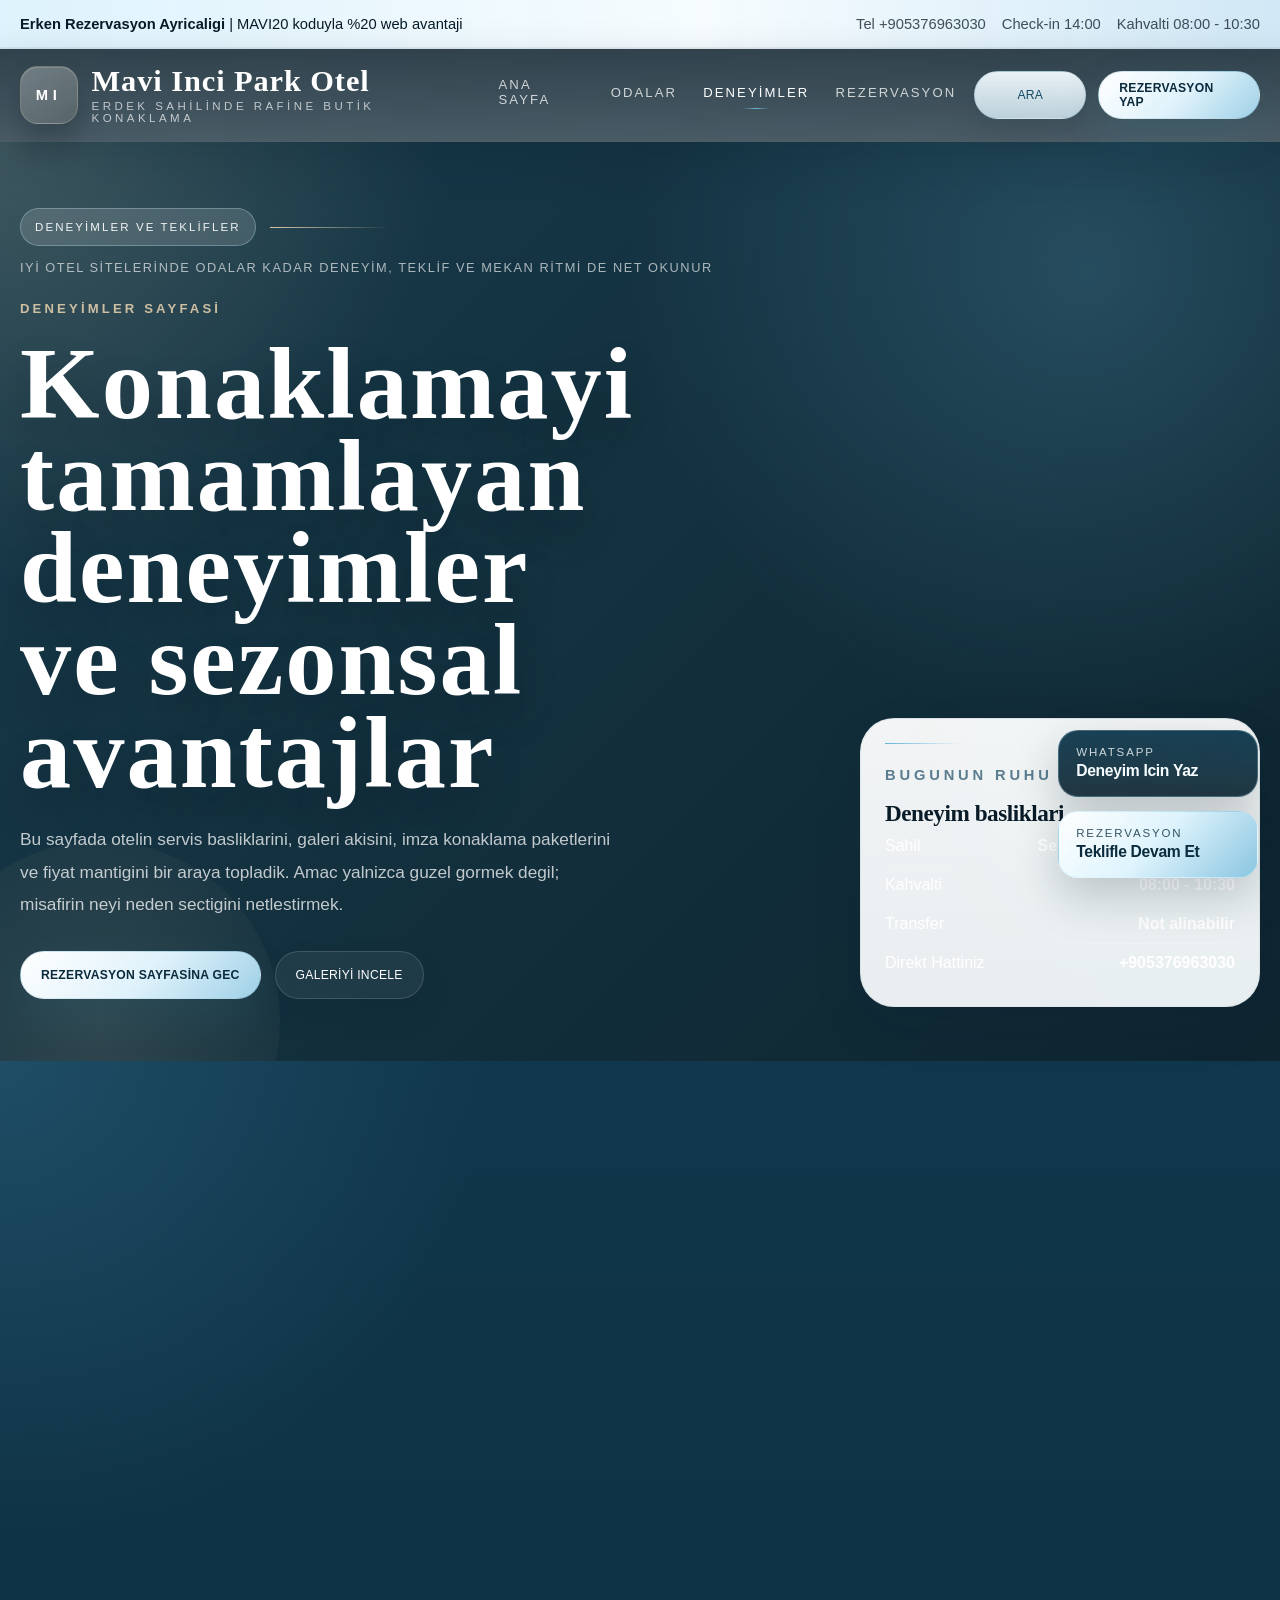
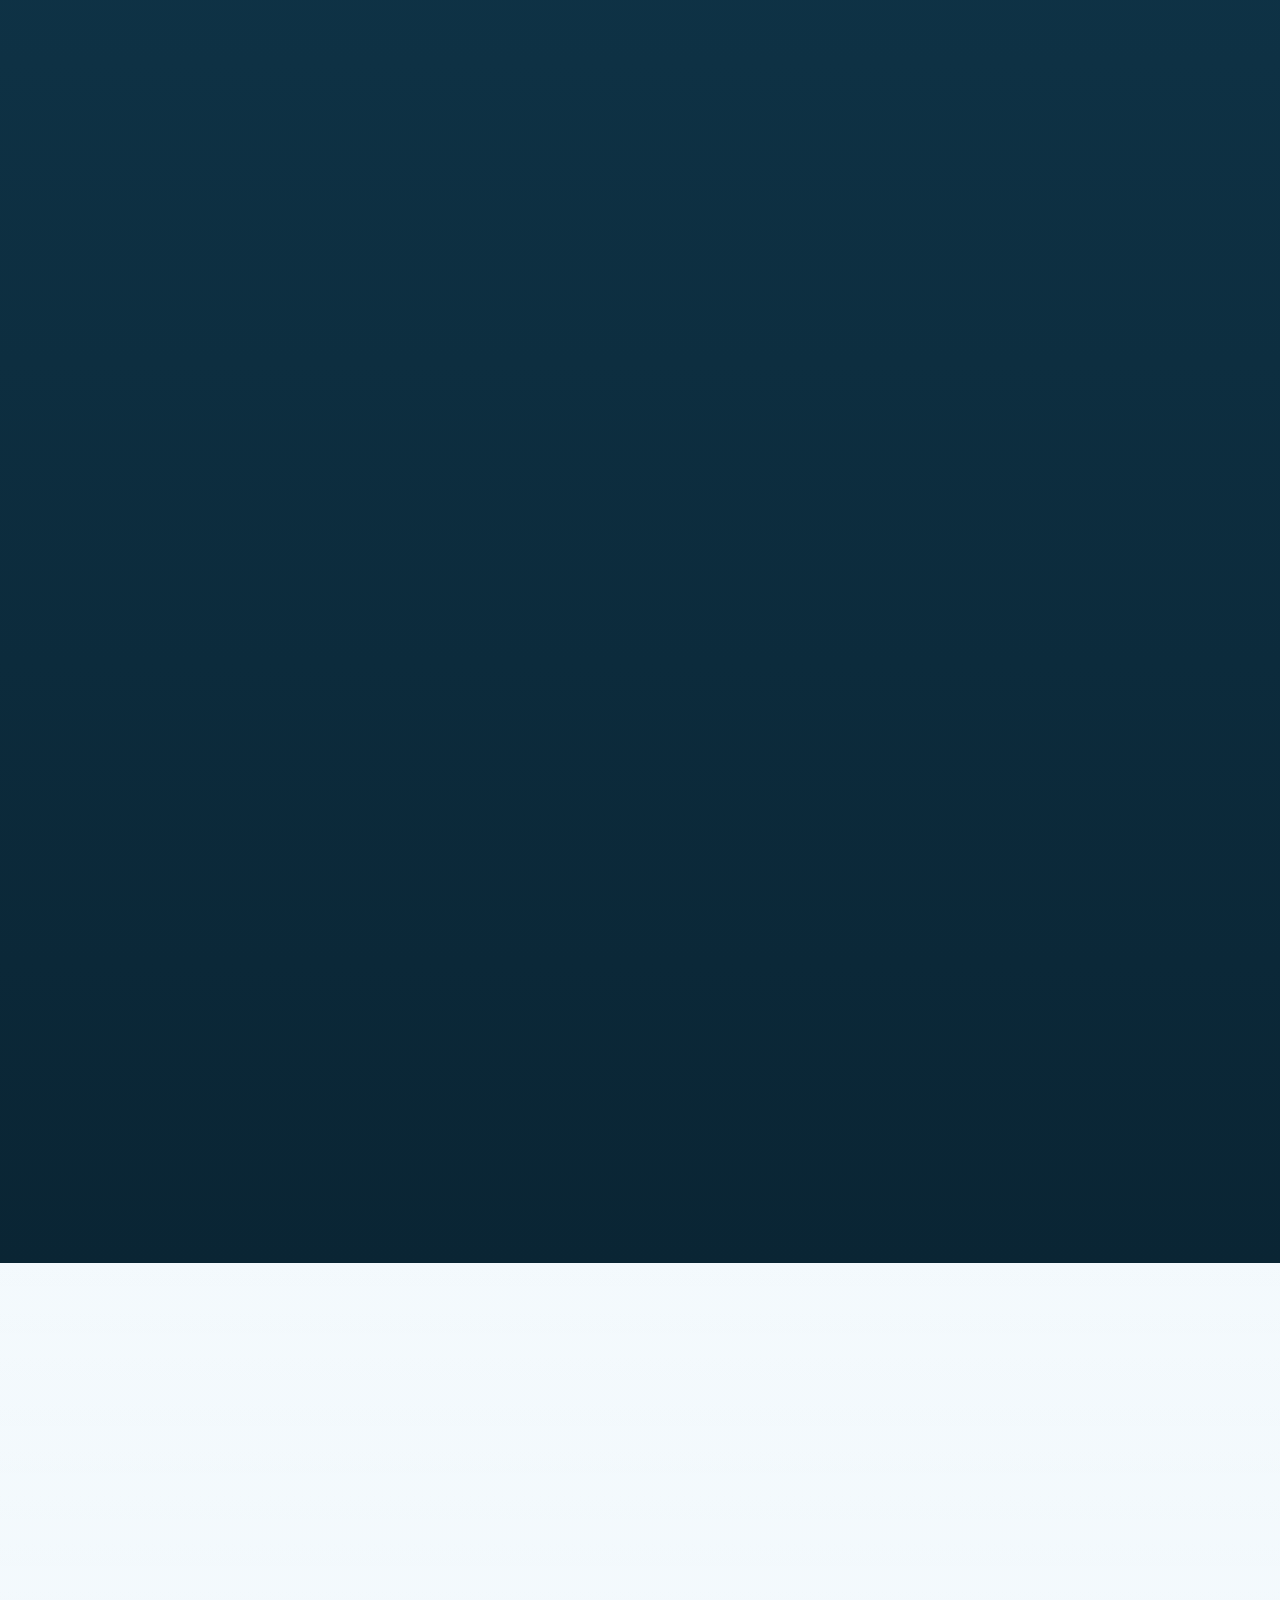
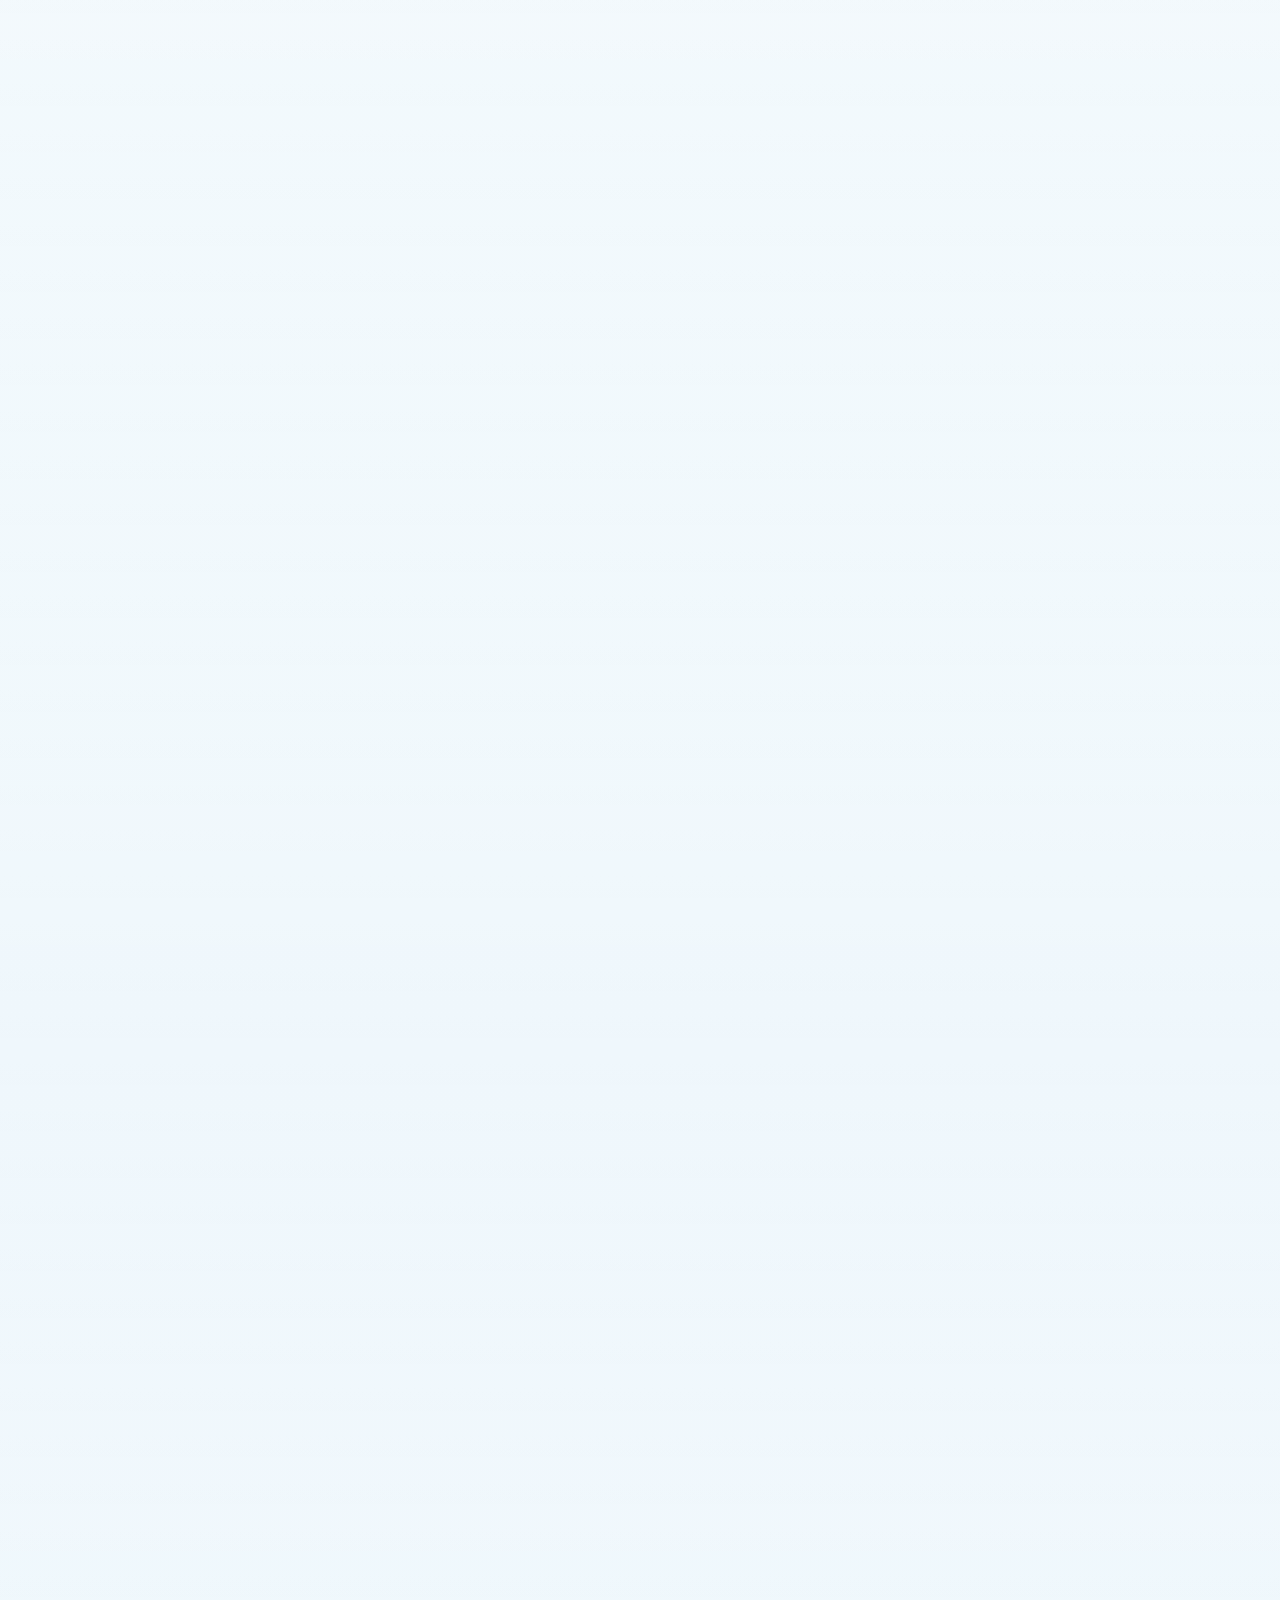
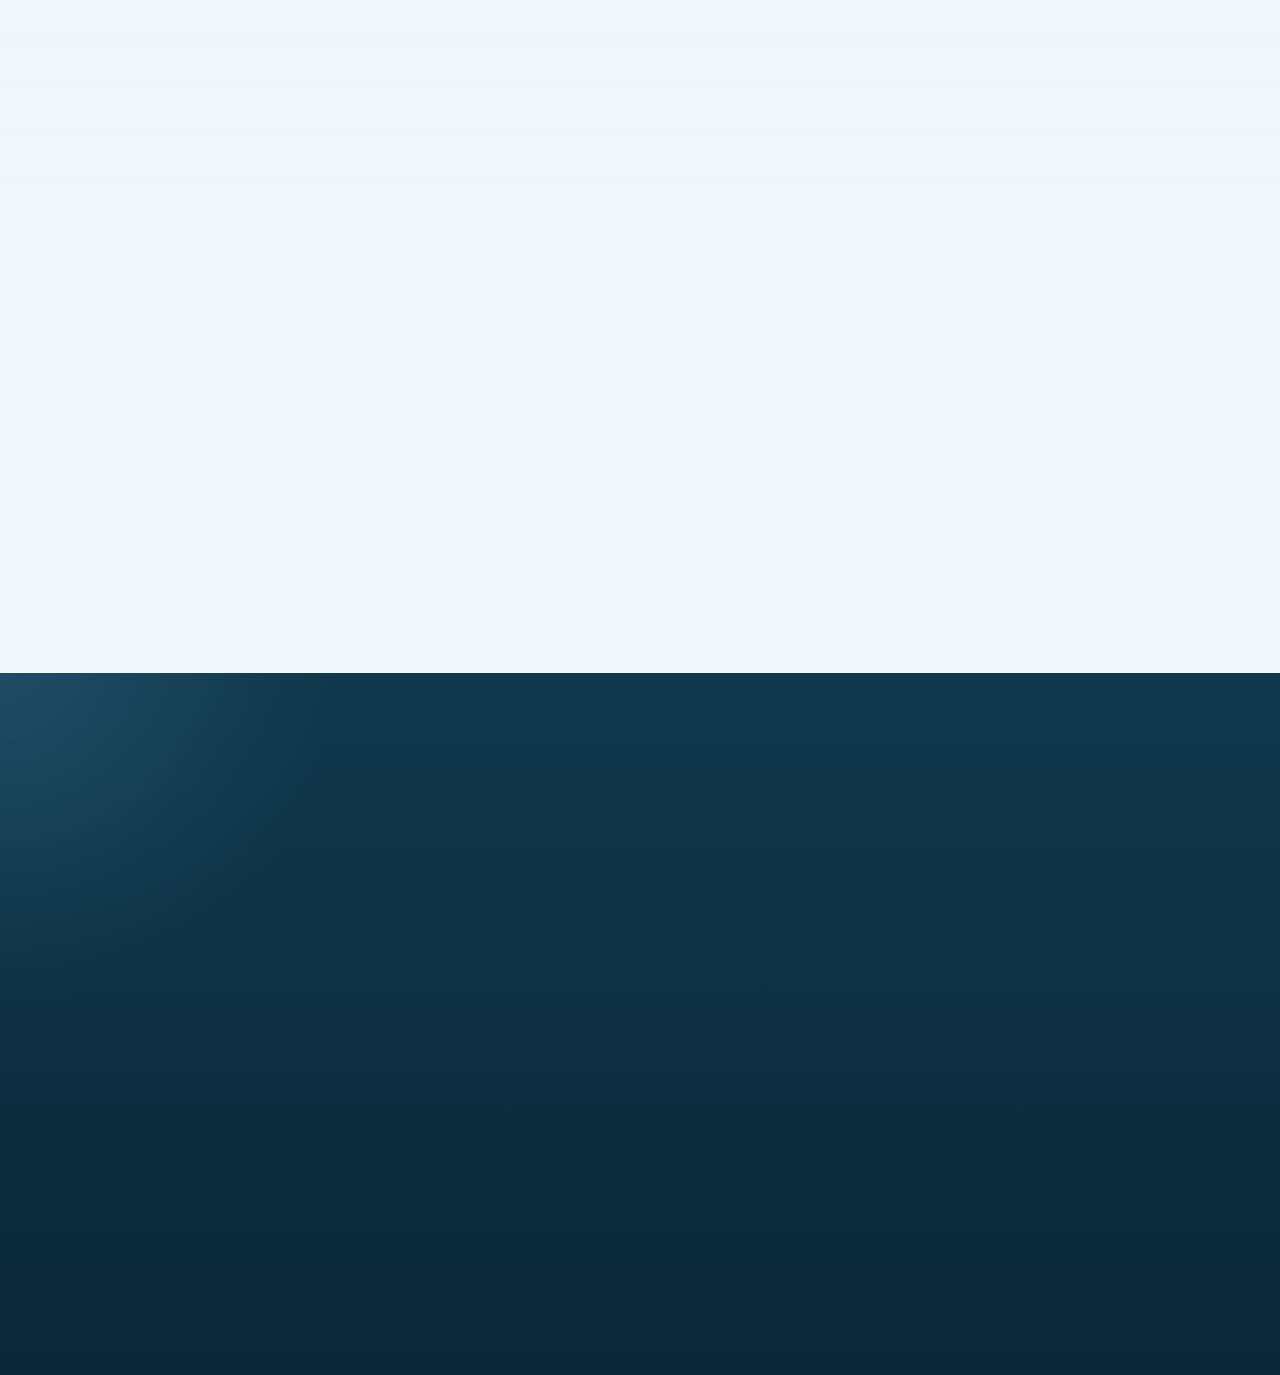
==== deneyimler.html @ c1ae4248 "Rebuild site into premium multi-page experience" ====
<!DOCTYPE html>
<html lang="tr">
  <head>
    <meta charset="UTF-8" />
    <meta name="viewport" content="width=device-width, initial-scale=1.0, viewport-fit=cover" />
    <meta name="theme-color" content="#143646" />
    <meta name="color-scheme" content="light" />
    <meta name="site-url" content="" />
    <meta name="robots" content="index,follow,max-image-preview:large" />
    <meta name="application-name" content="Mavi Inci Park Otel" />
    <meta name="apple-mobile-web-app-capable" content="yes" />
    <meta name="apple-mobile-web-app-status-bar-style" content="default" />
    <meta name="apple-mobile-web-app-title" content="Mavi Inci" />
    <title>Mavi Inci Park Otel | Deneyimler ve Teklifler</title>
    <meta name="description" content="Mavi Inci Park Otel deneyimler sayfasi; galeri, imza paketler ve sezon tekliflerini premium bir duzende sunar." />
    <meta name="keywords" content="Erdek otel deneyimleri, butik otel galeri, sezon teklifleri otel" />
    <link rel="canonical" href="./deneyimler.html" />
    <meta property="og:locale" content="tr_TR" />
    <meta property="og:type" content="website" />
    <meta property="og:site_name" content="Mavi Inci Park Otel" />
    <meta property="og:title" content="Mavi Inci Park Otel | Deneyimler ve Teklifler" />
    <meta property="og:description" content="Galeri, deneyim katmanlari ve sezon teklifleri ile otelin tam ruhunu kesfedin." />
    <meta property="og:url" content="./deneyimler.html" />
    <meta property="og:image" content="./favicon.svg" />
    <meta name="twitter:card" content="summary" />
    <meta name="twitter:title" content="Mavi Inci Park Otel | Deneyimler ve Teklifler" />
    <meta name="twitter:description" content="Galeri, deneyim katmanlari ve sezon teklifleri ile otelin tam ruhunu kesfedin." />
    <meta name="twitter:image" content="./favicon.svg" />
    <link rel="icon" href="./favicon.svg" type="image/svg+xml" />
    <link rel="manifest" href="./site.webmanifest" />
    <link rel="stylesheet" href="./styles.css" />
    <script type="application/ld+json" id="structuredData"></script>
  </head>
  <body data-page="experiences">
    <div id="root"></div>
    <script src="./site-state.override.js"></script>
    <script src="./site-data.js"></script>
    <script src="./site-shell.js"></script>
    <script src="./experiences.js"></script>
  </body>
</html>
---- styles.css ----
﻿:root {
  --ocean-980: #0b1d27;
  --ocean-950: #102833;
  --ocean-900: #153746;
  --ocean-800: #1d5265;
  --ocean-700: #2d6f87;
  --ocean-600: #4c8ca9;
  --ocean-100: #dbe9ef;
  --sand-25: #fdfbf7;
  --sand-50: #faf5ed;
  --sand-100: #f1e6d6;
  --sand-200: #e4cfad;
  --sand-300: #d1b489;
  --white: #ffffff;
  --ink: #17303c;
  --muted: #627684;
  --line: rgba(23, 48, 60, 0.12);
  --line-soft: rgba(255, 255, 255, 0.14);
  --danger: #b42318;
  --success: #157347;
  --warning: #b26a00;
  --shadow-hero: 0 35px 90px rgba(8, 24, 32, 0.28);
  --shadow-card: 0 22px 60px rgba(16, 37, 48, 0.09);
  --radius-xl: 34px;
  --radius-lg: 24px;
  --radius-md: 18px;
  --radius-sm: 14px;
  --container: min(1240px, calc(100% - 32px));
}

* {
  box-sizing: border-box;
}

html {
  scroll-behavior: smooth;
  scroll-padding-top: 112px;
}

body {
  margin: 0;
  font-family: Arial, sans-serif;
  color: var(--ink);
  background: linear-gradient(180deg, #f4f7f9 0%, #fbf8f3 100%);
  padding-bottom: env(safe-area-inset-bottom);
}

img {
  display: block;
  max-width: 100%;
  height: auto;
}

button,
input,
select,
textarea {
  font: inherit;
}

button {
  cursor: pointer;
}

button:disabled {
  cursor: not-allowed;
}

a {
  color: inherit;
  text-decoration: none;
}

main {
  overflow: hidden;
}

.shell {
  position: relative;
}

[id] {
  scroll-margin-top: 112px;
}

.container {
  width: var(--container);
  margin: 0 auto;
}

.top-strip {
  position: relative;
  z-index: 30;
  background: linear-gradient(90deg, var(--sand-200), #f0dfc7 60%, var(--sand-100));
  color: var(--ocean-980);
  border-bottom: 1px solid rgba(11, 29, 39, 0.08);
}

.top-strip-inner {
  display: flex;
  align-items: center;
  justify-content: space-between;
  gap: 18px;
  padding: 12px 0;
  font-size: 0.92rem;
}

.top-strip strong {
  font-weight: 800;
}

.top-strip .quick-meta {
  display: flex;
  flex-wrap: wrap;
  gap: 16px;
  color: rgba(11, 29, 39, 0.76);
}

.site-header {
  position: sticky;
  top: 0;
  z-index: 40;
  backdrop-filter: blur(14px);
  background: rgba(11, 29, 39, 0.56);
  border-bottom: 1px solid rgba(255, 255, 255, 0.1);
}

.nav-shell {
  display: flex;
  align-items: center;
  justify-content: space-between;
  gap: 18px;
  min-height: 84px;
}

.brand {
  display: inline-flex;
  align-items: center;
  gap: 14px;
  color: var(--white);
}

.brand-mark {
  width: 52px;
  height: 52px;
  border-radius: 50%;
  display: grid;
  place-items: center;
  background: linear-gradient(135deg, rgba(255, 255, 255, 0.26), rgba(255, 255, 255, 0.08));
  border: 1px solid rgba(255, 255, 255, 0.18);
  font: 800 0.92rem/1 Arial, sans-serif;
  letter-spacing: 0.28em;
}

.brand-copy strong,
.hero-chip,
.kicker,
.metric-card span,
.highlight-list li,
.feature-card p,
.editorial-card p,
.contact-card p,
.footer-note,
.reservation-summary p,
.availability-item span,
.gallery-caption span,
.tag,
.review-card p,
.info-stack p,
.faq-item p,
.footer-links a,
.quick-booking-note,
.value-prop p,
.status-message,
.form-note,
.error-message,
.contact-link,
.room-specs li,
.room-actions a,
.price-note,
.detail-list li,
.offer-card p,
.offer-meta,
.mobile-panel a,
.mobile-panel .button,
.inline-stat span,
.booking-bullets li,
.footer-meta,
.empty-gallery,
.toast {
  font-family: Arial, sans-serif;
}

.brand-copy strong {
  display: block;
  font-family: Georgia, 'Times New Roman', serif;
  font-size: 1.9rem;
  line-height: 1;
}

.brand-copy span {
  display: block;
  margin-top: 4px;
  font-size: 0.72rem;
  letter-spacing: 0.34em;
  text-transform: uppercase;
  color: rgba(255, 255, 255, 0.68);
}

.desktop-nav {
  display: flex;
  align-items: center;
  gap: 26px;
  color: rgba(255, 255, 255, 0.86);
}

.desktop-nav a {
  font-size: 0.95rem;
  transition: color 0.2s ease, transform 0.2s ease;
}

.desktop-nav a:hover,
.footer-links a:hover,
.contact-link:hover {
  color: var(--white);
}

.nav-actions {
  display: flex;
  align-items: center;
  gap: 12px;
}

.button,
.ghost-button,
.pill-link {
  display: inline-flex;
  align-items: center;
  justify-content: center;
  min-height: 48px;
  padding: 0 20px;
  border-radius: 999px;
  border: 1px solid transparent;
  transition: transform 0.2s ease, background-color 0.2s ease, border-color 0.2s ease, color 0.2s ease;
}

.button:hover,
.ghost-button:hover,
.pill-link:hover {
  transform: translateY(-1px);
}

.button-primary {
  background: linear-gradient(135deg, var(--sand-200), var(--sand-100));
  color: var(--ocean-980);
  font-weight: 800;
}

.button-secondary {
  background: rgba(255, 255, 255, 0.08);
  border-color: rgba(255, 255, 255, 0.18);
  color: var(--white);
}

.button-dark {
  background: var(--ocean-900);
  color: var(--white);
  font-weight: 800;
}

.button-soft {
  background: rgba(21, 55, 70, 0.08);
  border-color: rgba(21, 55, 70, 0.14);
  color: var(--ocean-900);
}

.mobile-toggle {
  display: none;
  width: 48px;
  height: 48px;
  padding: 0;
}

.mobile-toggle span,
.mobile-toggle::before,
.mobile-toggle::after {
  content: '';
  display: block;
  width: 20px;
  height: 2px;
  margin: 4px auto;
  background: var(--white);
  transition: transform 0.2s ease, opacity 0.2s ease;
}

.mobile-toggle.is-open span {
  opacity: 0;
}

.mobile-toggle.is-open::before {
  transform: translateY(6px) rotate(45deg);
}

.mobile-toggle.is-open::after {
  transform: translateY(-6px) rotate(-45deg);
}

.mobile-panel {
  display: none;
  padding: 0 0 18px;
}

.mobile-panel nav {
  display: grid;
  gap: 10px;
}

.mobile-panel a,
.mobile-panel .button {
  padding: 12px 16px;
  border-radius: 16px;
  color: var(--white);
  background: rgba(255, 255, 255, 0.08);
}

.hero {
  position: relative;
  padding: 34px 0 88px;
  background:
    radial-gradient(circle at top left, rgba(228, 207, 173, 0.24), transparent 24%),
    radial-gradient(circle at 85% 12%, rgba(76, 140, 169, 0.22), transparent 28%),
    linear-gradient(135deg, #18394a 0%, #102833 38%, #0b1d27 100%);
  color: var(--white);
}

.hero::before,
.hero::after {
  content: '';
  position: absolute;
  pointer-events: none;
  border-radius: 50%;
}

.hero::before {
  width: 540px;
  height: 540px;
  top: -180px;
  right: -180px;
  background: radial-gradient(circle, rgba(255, 255, 255, 0.1), transparent 70%);
}

.hero::after {
  width: 440px;
  height: 440px;
  bottom: -180px;
  left: -140px;
  background: radial-gradient(circle, rgba(228, 207, 173, 0.14), transparent 72%);
}

.hero-grid {
  position: relative;
  z-index: 2;
  display: grid;
  grid-template-columns: minmax(0, 1.2fr) 410px;
  gap: 32px;
  align-items: stretch;
}

.hero-copy {
  padding: 46px 0 18px;
}

.kicker {
  display: inline-flex;
  align-items: center;
  gap: 10px;
  margin: 0 0 22px;
  padding: 12px 16px;
  border-radius: 999px;
  background: rgba(255, 255, 255, 0.08);
  border: 1px solid rgba(255, 255, 255, 0.14);
  color: rgba(255, 255, 255, 0.82);
  font-size: 0.82rem;
  font-weight: 700;
  letter-spacing: 0.24em;
  text-transform: uppercase;
}

.hero-title,
.section-title,
.editorial-title,
.review-card h3,
.offer-card h3,
.contact-card h3,
.value-prop h3,
.faq-item h3,
.gallery-heading h2,
.detail-card h3,
.story-card h2,
.footer-brand strong {
  margin: 0;
  font-family: Georgia, 'Times New Roman', serif;
  font-weight: 600;
}

.hero-title {
  max-width: 12ch;
  font-size: clamp(3.4rem, 7vw, 7rem);
  line-height: 0.92;
}

.hero-text {
  max-width: 60ch;
  margin: 24px 0 0;
  font-size: 1.08rem;
  line-height: 1.9;
  color: rgba(255, 255, 255, 0.8);
}

.hero-actions {
  display: flex;
  flex-wrap: wrap;
  gap: 14px;
  margin-top: 30px;
}

.hero-stats {
  display: grid;
  grid-template-columns: repeat(3, minmax(0, 1fr));
  gap: 14px;
  margin-top: 34px;
}

.metric-card {
  padding: 18px;
  border-radius: 22px;
  background: rgba(255, 255, 255, 0.08);
  border: 1px solid rgba(255, 255, 255, 0.12);
  box-shadow: var(--shadow-hero);
}

.metric-card strong {
  display: block;
  font-size: 1.8rem;
}

.metric-card span {
  display: block;
  margin-top: 8px;
  color: rgba(255, 255, 255, 0.74);
  line-height: 1.6;
}

.hero-aside {
  display: grid;
  gap: 18px;
  align-content: end;
}

.quick-booking,
.detail-card,
.story-card,
.room-card,
.feature-card,
.gallery-card,
.review-card,
.offer-card,
.contact-card,
.faq-item,
.value-prop {
  border-radius: var(--radius-xl);
  background: rgba(255, 255, 255, 0.88);
  border: 1px solid rgba(255, 255, 255, 0.65);
  box-shadow: var(--shadow-card);
  backdrop-filter: blur(14px);
}

.quick-booking {
  padding: 24px;
  background: linear-gradient(180deg, rgba(255, 255, 255, 0.92), rgba(249, 245, 237, 0.94));
  color: var(--ink);
}

.card-kicker {
  margin: 0;
  color: var(--ocean-700);
  font-size: 0.8rem;
  font-weight: 800;
  letter-spacing: 0.22em;
  text-transform: uppercase;
}

.quick-booking h2,
.story-card h2,
.section-title,
.gallery-heading h2 {
  font-size: clamp(2rem, 4vw, 3.8rem);
  line-height: 0.96;
}

.quick-booking h2 {
  margin-top: 14px;
  font-size: 2.4rem;
  color: var(--ocean-980);
}

.quick-booking-note {
  margin-top: 12px;
  color: var(--muted);
  line-height: 1.8;
}

.quick-booking-form,
.booking-form {
  display: grid;
  gap: 16px;
  margin-top: 18px;
}

.form-grid {
  display: grid;
  gap: 16px;
}

.form-grid.two {
  grid-template-columns: repeat(2, minmax(0, 1fr));
}

.form-grid.three {
  grid-template-columns: repeat(3, minmax(0, 1fr));
}

.form-grid.four {
  grid-template-columns: repeat(4, minmax(0, 1fr));
}

.field {
  display: grid;
  gap: 8px;
}

.field label,
.section-kicker,
.inline-stat span,
.booking-bullets li,
.legend,
.availability-item strong,
.price-note {
  font-size: 0.92rem;
  font-weight: 700;
}

.field input,
.field select,
.field textarea {
  width: 100%;
  min-height: 52px;
  padding: 0 16px;
  border-radius: var(--radius-md);
  border: 1px solid var(--line);
  background: var(--sand-25);
  color: var(--ink);
}

.field textarea {
  min-height: 112px;
  padding: 14px 16px;
  resize: vertical;
}

input:focus-visible,
select:focus-visible,
textarea:focus-visible,
button:focus-visible,
a:focus-visible {
  outline: 3px solid rgba(76, 140, 169, 0.24);
  outline-offset: 2px;
}

.reservation-summary {
  padding: 18px;
  border-radius: 22px;
  background: var(--ocean-980);
  color: var(--white);
}

.reservation-summary h3 {
  margin: 0 0 10px;
  font-size: 1.25rem;
  font-family: Georgia, 'Times New Roman', serif;
}

.summary-line {
  display: flex;
  align-items: center;
  justify-content: space-between;
  gap: 12px;
  padding: 10px 0;
  border-bottom: 1px solid rgba(255, 255, 255, 0.12);
}

.summary-line:last-child {
  border-bottom: none;
}

.form-note,
.status-message,
.error-message {
  line-height: 1.7;
}

.form-note {
  color: var(--muted);
}

.status-message {
  color: var(--success);
  font-weight: 700;
}

.error-message {
  color: var(--danger);
  font-weight: 700;
}

.hero-meta,
.section,
.editorial-layout,
.rooms-grid,
.features-grid,
.gallery-grid,
.reviews-grid,
.offers-grid,
.contact-grid,
.footer-grid,
.story-grid {
  display: grid;
  gap: 24px;
}

.hero-meta {
  grid-template-columns: 1.1fr 0.9fr;
  margin-top: 26px;
}

.detail-card,
.story-card,
.value-prop,
.offer-card,
.review-card,
.contact-card,
.faq-item,
.gallery-card,
.feature-card,
.room-card {
  padding: 24px;
}

.detail-card {
  background: rgba(255, 255, 255, 0.08);
  border-color: rgba(255, 255, 255, 0.12);
  color: var(--white);
  box-shadow: var(--shadow-hero);
}

.detail-card h3 {
  font-size: 1.4rem;
}

.detail-list,
.room-specs,
.booking-bullets,
.highlight-list,
.footer-links {
  margin: 18px 0 0;
  padding: 0;
  list-style: none;
}

.detail-list li,
.room-specs li,
.booking-bullets li,
.highlight-list li,
.footer-links a {
  position: relative;
  padding-left: 18px;
  line-height: 1.8;
}

.detail-list li::before,
.room-specs li::before,
.booking-bullets li::before,
.highlight-list li::before {
  content: '';
  position: absolute;
  top: 0.68rem;
  left: 0;
  width: 8px;
  height: 8px;
  border-radius: 50%;
  background: currentColor;
}

.detail-list li,
.highlight-list li,
.booking-bullets li {
  color: rgba(255, 255, 255, 0.76);
}

.inline-stats {
  display: flex;
  flex-wrap: wrap;
  gap: 14px;
  margin-top: 18px;
}

.inline-stat {
  padding: 12px 16px;
  border-radius: 999px;
  background: rgba(255, 255, 255, 0.08);
  border: 1px solid rgba(255, 255, 255, 0.1);
}

.inline-stat strong {
  display: block;
  font-size: 1.35rem;
}

.inline-stat span {
  display: block;
  margin-top: 4px;
  color: rgba(255, 255, 255, 0.74);
}

.section {
  padding: 96px 0;
}

.section-dark {
  background:
    radial-gradient(circle at top left, rgba(228, 207, 173, 0.18), transparent 18%),
    linear-gradient(180deg, #112e3b 0%, #0f2833 100%);
  color: var(--white);
}

.section-light {
  background: transparent;
}

.section-header {
  max-width: 720px;
  margin-bottom: 36px;
}

.section-kicker {
  margin: 0 0 12px;
  color: var(--ocean-700);
  letter-spacing: 0.22em;
  text-transform: uppercase;
}

.section-dark .section-kicker {
  color: rgba(228, 207, 173, 0.84);
}

.section-title {
  color: var(--ocean-980);
}

.section-dark .section-title {
  color: var(--white);
}

.section-text {
  margin: 16px 0 0;
  max-width: 62ch;
  color: var(--muted);
  line-height: 1.9;
}

.section-dark .section-text {
  color: rgba(255, 255, 255, 0.72);
}

.story-grid {
  grid-template-columns: 1.15fr 0.85fr;
}

.story-card {
  background: linear-gradient(180deg, #ffffff, #f8f4ed);
}

.story-copy {
  margin-top: 18px;
  color: var(--muted);
  line-height: 1.9;
}

.highlight-list {
  display: grid;
  gap: 8px;
}

.highlight-list li {
  color: var(--ocean-900);
}

.value-stack {
  display: grid;
  gap: 18px;
}

.value-prop {
  background: linear-gradient(180deg, rgba(255, 255, 255, 0.92), rgba(247, 242, 232, 0.94));
}

.value-prop h3,
.offer-card h3,
.contact-card h3,
.review-card h3,
.room-card h3,
.feature-card h3,
.faq-item h3,
.gallery-card h3 {
  font-size: 1.45rem;
  color: var(--ocean-980);
}

.value-prop p,
.feature-card p,
.review-card p,
.contact-card p,
.offer-card p,
.faq-item p,
.gallery-caption span,
.editorial-card p,
.price-note,
.room-meta,
.footer-meta,
.footer-note,
.offer-meta,
.empty-gallery {
  color: var(--muted);
  line-height: 1.8;
}

.rooms-grid {
  grid-template-columns: repeat(3, minmax(0, 1fr));
}

.room-card {
  display: grid;
  gap: 16px;
}

.room-media,
.gallery-media {
  position: relative;
  overflow: hidden;
  border-radius: 22px;
  aspect-ratio: 16 / 11;
  background: linear-gradient(135deg, rgba(76, 140, 169, 0.32), rgba(228, 207, 173, 0.46));
}

.room-media::after,
.gallery-media::after {
  content: '';
  position: absolute;
  inset: 0;
  background: linear-gradient(180deg, transparent, rgba(11, 29, 39, 0.38));
}

.room-media img,
.gallery-media img {
  width: 100%;
  height: 100%;
  object-fit: cover;
}

.room-header {
  display: flex;
  align-items: flex-start;
  justify-content: space-between;
  gap: 12px;
}

.room-price {
  display: inline-flex;
  align-items: baseline;
  gap: 8px;
  color: var(--ocean-980);
}

.room-price strong {
  font-size: 2rem;
  font-family: Georgia, 'Times New Roman', serif;
}

.room-specs {
  display: grid;
  gap: 6px;
}

.room-specs li {
  color: var(--muted);
}

.room-actions {
  display: flex;
  gap: 10px;
  flex-wrap: wrap;
}

.tag {
  display: inline-flex;
  align-items: center;
  gap: 8px;
  padding: 8px 12px;
  border-radius: 999px;
  background: var(--sand-50);
  color: var(--ocean-800);
  font-size: 0.84rem;
  font-weight: 700;
}

.features-grid {
  grid-template-columns: repeat(4, minmax(0, 1fr));
}

.feature-card {
  background: linear-gradient(180deg, rgba(255, 255, 255, 0.9), rgba(249, 245, 237, 0.96));
}

.feature-icon {
  width: 52px;
  height: 52px;
  display: grid;
  place-items: center;
  border-radius: 18px;
  background: linear-gradient(135deg, rgba(228, 207, 173, 0.4), rgba(76, 140, 169, 0.18));
  color: var(--ocean-900);
  font-size: 1.3rem;
  font-weight: 800;
}

.editorial-layout {
  grid-template-columns: 0.92fr 1.08fr;
}

.editorial-card {
  padding: 30px;
  border-radius: var(--radius-xl);
  background: linear-gradient(180deg, rgba(255, 255, 255, 0.1), rgba(255, 255, 255, 0.06));
  border: 1px solid rgba(255, 255, 255, 0.12);
  box-shadow: var(--shadow-hero);
}

.editorial-title {
  font-size: 2.7rem;
}

.booking-bullets {
  display: grid;
  gap: 8px;
}

.gallery-heading {
  display: flex;
  align-items: end;
  justify-content: space-between;
  gap: 20px;
  margin-bottom: 28px;
}

.gallery-grid {
  grid-template-columns: repeat(4, minmax(0, 1fr));
}

.gallery-card {
  padding: 14px;
}

.gallery-caption {
  display: flex;
  align-items: center;
  justify-content: space-between;
  gap: 12px;
  padding-top: 14px;
}

.offer-strip {
  display: grid;
  grid-template-columns: repeat(2, minmax(0, 1fr));
  gap: 24px;
}

.offer-card {
  background: linear-gradient(180deg, #ffffff, #f8f3ea);
}

.offer-meta {
  margin-top: 14px;
}

.reviews-grid {
  grid-template-columns: repeat(3, minmax(0, 1fr));
}

.review-card {
  display: grid;
  gap: 12px;
}

.review-score {
  display: inline-flex;
  align-items: center;
  gap: 10px;
  color: var(--ocean-900);
  font-weight: 800;
}

.contact-grid {
  grid-template-columns: 0.95fr 1.05fr;
}

.info-stack {
  display: grid;
  gap: 16px;
}

.contact-link {
  color: var(--ocean-800);
  font-weight: 700;
}

.faq-list {
  display: grid;
  gap: 16px;
}

.faq-item {
  background: linear-gradient(180deg, #ffffff, #f8f4ee);
}

.availability-list {
  display: grid;
  gap: 12px;
}

.availability-item {
  display: flex;
  align-items: center;
  justify-content: space-between;
  gap: 14px;
  padding: 14px 16px;
  border-radius: 16px;
  background: rgba(255, 255, 255, 0.08);
  border: 1px solid rgba(255, 255, 255, 0.1);
}

.availability-item strong {
  color: var(--white);
}

.status-pill {
  display: inline-flex;
  align-items: center;
  gap: 8px;
  padding: 7px 12px;
  border-radius: 999px;
  font-size: 0.78rem;
  font-weight: 800;
}

.status-available {
  background: rgba(21, 115, 71, 0.16);
  color: #daf2e4;
}

.status-pending {
  background: rgba(178, 106, 0, 0.18);
  color: #ffeec8;
}

.status-blocked {
  background: rgba(180, 35, 24, 0.18);
  color: #f8d7d3;
}

.footer {
  padding: 30px 0 44px;
  background: linear-gradient(180deg, #0d2530 0%, #08161d 100%);
  color: var(--white);
}

.footer-grid {
  grid-template-columns: 1.2fr 0.8fr 0.8fr 1fr;
  align-items: start;
}

.footer-brand strong {
  display: block;
  font-size: 2rem;
}

.footer-brand span {
  display: block;
  margin-top: 8px;
  color: rgba(255, 255, 255, 0.68);
  line-height: 1.8;
}

.footer-links {
  display: grid;
  gap: 10px;
  margin-top: 14px;
}

.footer-note {
  margin-top: 28px;
  padding-top: 22px;
  border-top: 1px solid rgba(255, 255, 255, 0.08);
  display: flex;
  align-items: center;
  justify-content: space-between;
  gap: 14px;
}

.footer-meta {
  color: rgba(255, 255, 255, 0.62);
}

.toast {
  position: fixed;
  right: 18px;
  bottom: 18px;
  z-index: 80;
  max-width: 360px;
  padding: 16px 18px;
  border-radius: 20px;
  background: rgba(16, 40, 51, 0.96);
  color: var(--white);
  box-shadow: var(--shadow-card);
  opacity: 0;
  transform: translateY(12px);
  pointer-events: none;
  transition: opacity 0.25s ease, transform 0.25s ease;
}

.toast.is-visible {
  opacity: 1;
  transform: translateY(0);
}

.hidden {
  display: none !important;
}

@media (max-width: 1120px) {
  .hero-grid,
  .story-grid,
  .editorial-layout,
  .contact-grid,
  .offer-strip,
  .footer-grid,
  .features-grid,
  .gallery-grid,
  .reviews-grid,
  .rooms-grid,
  .form-grid.three,
  .hero-meta {
    grid-template-columns: repeat(2, minmax(0, 1fr));
  }

  .hero-grid {
    grid-template-columns: 1fr;
  }
}

@media (max-width: 860px) {
  .desktop-nav,
  .nav-actions .button-secondary {
    display: none;
  }

  .mobile-toggle {
    display: inline-flex;
    align-items: center;
    justify-content: center;
  }

  .mobile-panel.is-open {
    display: block;
  }

  .top-strip-inner,
  .footer-note {
    flex-direction: column;
    align-items: flex-start;
  }

  .hero-title {
    font-size: 3.5rem;
  }

  .section,
  .hero {
    padding-bottom: 72px;
  }

  .hero-stats,
  .hero-meta,
  .story-grid,
  .editorial-layout,
  .rooms-grid,
  .features-grid,
  .gallery-grid,
  .reviews-grid,
  .offer-strip,
  .contact-grid,
  .footer-grid,
  .form-grid.two,
  .form-grid.three {
    grid-template-columns: 1fr;
  }
}

@media (max-width: 620px) {
  .nav-shell {
    min-height: 72px;
  }

  .brand-copy strong,
  .footer-brand strong {
    font-size: 1.55rem;
  }

  .hero {
    padding-top: 20px;
  }

  .hero-copy {
    padding-top: 18px;
  }

  .hero-title {
    font-size: 2.9rem;
  }

  .quick-booking,
  .detail-card,
  .story-card,
  .room-card,
  .feature-card,
  .gallery-card,
  .review-card,
  .offer-card,
  .contact-card,
  .faq-item,
  .value-prop {
    padding: 20px;
  }

  .hero-actions,
  .room-actions,
  .nav-actions,
  .top-strip .quick-meta {
    gap: 10px;
  }

  .button,
  .ghost-button,
  .pill-link {
    width: 100%;
  }

  .gallery-heading {
    align-items: flex-start;
    flex-direction: column;
  }

  .toast {
    left: 16px;
    right: 16px;
    max-width: none;
  }
}

.card-kicker,
.story-copy {
  line-height: 1.85;
}

.card-kicker {
  margin: 0;
  color: var(--ocean-700);
  font-size: 0.8rem;
  font-weight: 800;
  letter-spacing: 0.22em;
  text-transform: uppercase;
}

.story-copy {
  margin-top: 18px;
  color: var(--muted);
}

.media-fallback {
  position: absolute;
  inset: 0;
  display: flex;
  align-items: flex-end;
  padding: 20px;
  color: var(--white);
  font: 800 0.95rem/1.4 Arial, sans-serif;
  letter-spacing: 0.14em;
  text-transform: uppercase;
}

.media-fallback::after {
  content: '';
  position: absolute;
  inset: 0;
  background: linear-gradient(180deg, transparent, rgba(11, 29, 39, 0.36));
}

.media-fallback span {
  position: relative;
  z-index: 1;
}

.room-media-link {
  display: block;
}

.gallery-filters {
  display: flex;
  flex-wrap: wrap;
  gap: 12px;
  margin-bottom: 24px;
}

.filter-chip {
  min-height: 42px;
  padding: 0 16px;
  border-radius: 999px;
  border: 1px solid var(--line);
  background: var(--white);
  color: var(--ocean-900);
  font-weight: 700;
}

.filter-chip.is-active {
  background: var(--ocean-900);
  border-color: var(--ocean-900);
  color: var(--white);
}

.gallery-card.is-hidden {
  display: none !important;
}

.gallery-card-button {
  display: block;
  width: 100%;
  padding: 0;
  border: none;
  background: transparent;
  text-align: left;
}

.gallery-card-button .gallery-media {
  cursor: zoom-in;
}

.lightbox {
  position: fixed;
  inset: 0;
  z-index: 90;
  display: flex;
  align-items: center;
  justify-content: center;
  padding: 20px;
}

.lightbox-backdrop {
  position: absolute;
  inset: 0;
  background: rgba(8, 20, 27, 0.76);
  backdrop-filter: blur(10px);
}

.lightbox-dialog {
  position: relative;
  z-index: 1;
  width: min(1100px, 100%);
  padding: 20px;
  border-radius: var(--radius-xl);
  background: rgba(15, 32, 41, 0.94);
  color: var(--white);
  box-shadow: var(--shadow-hero);
}

.lightbox-close {
  display: inline-flex;
  align-items: center;
  justify-content: center;
  margin-left: auto;
  min-height: 42px;
  padding: 0 14px;
  border-radius: 999px;
  border: 1px solid rgba(255, 255, 255, 0.16);
  background: rgba(255, 255, 255, 0.08);
  color: var(--white);
}

.lightbox-stage {
  position: relative;
  overflow: hidden;
  margin-top: 16px;
  border-radius: 24px;
  aspect-ratio: 16 / 10;
  background: linear-gradient(135deg, #143646, #dcbf95);
}

.lightbox-image,
.lightbox-placeholder {
  width: 100%;
  height: 100%;
  object-fit: cover;
}

.lightbox-placeholder {
  display: flex;
  align-items: flex-end;
  padding: 24px;
  color: var(--white);
  font: 800 1rem/1.4 Arial, sans-serif;
  letter-spacing: 0.12em;
  text-transform: uppercase;
}

.lightbox-meta {
  display: flex;
  align-items: center;
  justify-content: space-between;
  gap: 16px;
  margin-top: 18px;
}

.lightbox-meta strong {
  display: block;
  font-family: Georgia, 'Times New Roman', serif;
  font-size: 1.5rem;
}

.lightbox-meta span {
  color: rgba(255, 255, 255, 0.74);
}

.lightbox-controls {
  display: flex;
  align-items: center;
  gap: 12px;
}

.lightbox-nav {
  min-height: 42px;
  padding: 0 14px;
  border-radius: 999px;
  border: 1px solid rgba(255, 255, 255, 0.16);
  background: rgba(255, 255, 255, 0.08);
  color: var(--white);
}

.room-page-hero {
  padding: 42px 0 88px;
  background:
    radial-gradient(circle at top left, rgba(228, 207, 173, 0.2), transparent 24%),
    radial-gradient(circle at right top, rgba(76, 140, 169, 0.18), transparent 26%),
    linear-gradient(135deg, #163948 0%, #102833 52%, #0b1d27 100%);
  color: var(--white);
}

.room-page-grid,
.room-detail-columns,
.room-gallery-layout,
.room-related-grid {
  display: grid;
  gap: 24px;
}

.room-page-grid {
  grid-template-columns: 1.05fr 0.95fr;
  align-items: start;
}

.room-page-title {
  max-width: 10ch;
}

.breadcrumb {
  display: flex;
  flex-wrap: wrap;
  gap: 10px;
  margin-bottom: 16px;
  color: rgba(255, 255, 255, 0.68);
  font-size: 0.9rem;
}

.room-facts-grid {
  display: grid;
  grid-template-columns: repeat(4, minmax(0, 1fr));
  gap: 14px;
  margin-top: 28px;
}

.fact-chip {
  padding: 16px;
  border-radius: 20px;
  background: rgba(255, 255, 255, 0.08);
  border: 1px solid rgba(255, 255, 255, 0.1);
}

.fact-chip strong {
  display: block;
  font-size: 1.15rem;
}

.fact-chip span {
  display: block;
  margin-top: 6px;
  color: rgba(255, 255, 255, 0.72);
  line-height: 1.6;
}

.room-summary-card {
  overflow: hidden;
  border-radius: var(--radius-xl);
  background: rgba(255, 255, 255, 0.9);
  color: var(--ink);
  box-shadow: var(--shadow-hero);
}

.room-summary-media {
  position: relative;
  aspect-ratio: 16 / 10;
  background: linear-gradient(135deg, #4c8ca9 0%, #e4cfad 100%);
}

.room-summary-body {
  padding: 22px;
}

.room-summary-body h2 {
  margin: 14px 0 0;
  font-family: Georgia, 'Times New Roman', serif;
  font-size: 2rem;
  color: var(--ocean-980);
}

.room-summary-price {
  margin: 16px 0;
  display: flex;
  flex-direction: column;
  gap: 6px;
}

.room-summary-price strong {
  font-family: Georgia, 'Times New Roman', serif;
  font-size: 2.2rem;
  color: var(--ocean-980);
}

.room-summary-price span {
  color: var(--muted);
}

.room-detail-section {
  padding-top: 88px;
}

.room-gallery-layout {
  grid-template-columns: 1.05fr 0.95fr;
}

.room-gallery-stage {
  position: relative;
  overflow: hidden;
  border-radius: var(--radius-xl);
  min-height: 420px;
  display: block;
  width: 100%;
  padding: 0;
  border: none;
  background: linear-gradient(135deg, #4c8ca9 0%, #e4cfad 100%);
  cursor: zoom-in;
  text-align: left;
}

.room-gallery-stage img,
.room-gallery-thumb img,
.room-related-media img,
.room-summary-media img {
  width: 100%;
  height: 100%;
  object-fit: cover;
}

.room-gallery-grid {
  display: grid;
  grid-template-columns: repeat(2, minmax(0, 1fr));
  gap: 16px;
}

.room-gallery-thumb,
.room-related-media {
  position: relative;
  overflow: hidden;
  min-height: 200px;
  padding: 0;
  border: none;
  border-radius: 22px;
  background: linear-gradient(135deg, #4c8ca9 0%, #e4cfad 100%);
}

.room-gallery-thumb span {
  position: absolute;
  left: 16px;
  right: 16px;
  bottom: 16px;
  z-index: 1;
  color: var(--white);
  font-weight: 800;
  letter-spacing: 0.1em;
  text-transform: uppercase;
  text-align: left;
}

.room-gallery-note {
  min-height: 220px;
  justify-content: flex-end;
}

.detail-list-dark li,
.detail-list-dark li::before {
  color: var(--ocean-900);
}

.availability-list-wide {
  margin-top: 22px;
}

.room-related-grid {
  grid-template-columns: repeat(2, minmax(0, 1fr));
}

.room-related-card {
  overflow: hidden;
  border-radius: var(--radius-xl);
  background: rgba(255, 255, 255, 0.9);
  box-shadow: var(--shadow-card);
}

.room-related-body {
  padding: 20px;
}

.room-related-body h3 {
  margin: 0;
  font-family: Georgia, 'Times New Roman', serif;
  font-size: 1.6rem;
  color: var(--ocean-980);
}

.room-related-body p {
  color: var(--muted);
  line-height: 1.8;
}

.room-related-actions {
  display: flex;
  flex-wrap: wrap;
  gap: 10px;
}

@media (max-width: 980px) {
  .room-page-grid,
  .room-gallery-layout,
  .room-detail-columns,
  .room-related-grid,
  .room-facts-grid {
    grid-template-columns: 1fr;
  }

  .room-gallery-grid {
    grid-template-columns: 1fr 1fr;
  }
}

@media (max-width: 680px) {
  .lightbox-meta,
  .lightbox-controls,
  .room-related-actions {
    flex-direction: column;
    align-items: flex-start;
  }

  .room-gallery-grid {
    grid-template-columns: 1fr;
  }

  .room-gallery-stage {
    min-height: 280px;
  }

  .lightbox-dialog {
    padding: 16px;
  }
}

.room-detail-columns {
  grid-template-columns: 1fr 1fr;
}

.room-page-copy {
  max-width: 720px;
  padding-top: 16px;
}

.booking-layout {
  display: grid;
  grid-template-columns: 1.12fr 0.88fr;
  gap: 24px;
  align-items: start;
}

.booking-shell {
  overflow: hidden;
  background:
    linear-gradient(180deg, rgba(255, 255, 255, 0.96), rgba(249, 245, 237, 0.94)),
    radial-gradient(circle at top right, rgba(76, 140, 169, 0.12), transparent 34%);
}

.booking-shell-header,
.booking-availability-strip,
.booking-step-actions,
.summary-badges {
  display: flex;
  align-items: center;
  justify-content: space-between;
  gap: 16px;
}

.booking-shell-badges {
  display: flex;
  flex-wrap: wrap;
  gap: 10px;
  justify-content: flex-end;
}

.booking-stepper,
.booking-review-grid {
  display: grid;
  grid-template-columns: repeat(3, minmax(0, 1fr));
  gap: 14px;
}

.booking-stepper {
  margin-top: 28px;
}

.booking-step-card,
.booking-review-card,
.option-card {
  border-radius: 22px;
  border: 1px solid rgba(20, 54, 70, 0.1);
  background: rgba(255, 255, 255, 0.72);
}

.booking-step-card {
  display: flex;
  align-items: flex-start;
  gap: 14px;
  padding: 18px;
  transition: transform 180ms ease, border-color 180ms ease, box-shadow 180ms ease;
}

.booking-step-card.is-active,
.booking-step-card.is-completed {
  border-color: rgba(20, 54, 70, 0.22);
  box-shadow: 0 18px 40px rgba(17, 46, 59, 0.08);
}

.booking-step-card.is-active {
  transform: translateY(-2px);
  background: linear-gradient(180deg, rgba(228, 207, 173, 0.2), rgba(255, 255, 255, 0.88));
}

.booking-step-card.is-completed .booking-step-index {
  background: var(--ocean-900);
  color: var(--white);
}

.booking-step-index {
  width: 44px;
  height: 44px;
  border-radius: 16px;
  display: grid;
  place-items: center;
  flex: 0 0 44px;
  background: rgba(20, 54, 70, 0.08);
  color: var(--ocean-900);
  font-weight: 800;
}

.booking-step-card strong,
.booking-availability-strip strong,
.booking-review-card h4,
.night-row strong {
  color: var(--ocean-980);
}

.booking-step-card span,
.booking-availability-strip span,
.summary-empty,
.review-line span,
.night-row span,
.booking-policy-list li {
  color: var(--muted);
}

.booking-availability-strip {
  margin-top: 22px;
  padding: 18px;
  border-radius: 24px;
  background: linear-gradient(180deg, rgba(20, 54, 70, 0.95), rgba(16, 41, 53, 0.94));
}

.booking-availability-strip strong,
.booking-availability-strip span {
  display: block;
}

.booking-availability-strip strong,
.booking-availability-strip .booking-availability-pill strong {
  color: var(--white);
}

.booking-availability-strip > div:first-child {
  max-width: 260px;
}

.booking-availability-rail {
  display: grid;
  grid-template-columns: repeat(5, minmax(0, 1fr));
  gap: 12px;
  flex: 1;
}

.booking-availability-pill {
  padding: 12px 14px;
  border-radius: 18px;
  border: 1px solid rgba(255, 255, 255, 0.1);
  background: rgba(255, 255, 255, 0.06);
}

.booking-availability-pill strong,
.booking-availability-pill span {
  display: block;
}

.booking-availability-pill span {
  margin-top: 4px;
  color: rgba(255, 255, 255, 0.72);
}

.booking-form-pro .booking-step-panel {
  display: none;
}

.booking-form-pro .booking-step-panel.is-active {
  display: grid;
  gap: 18px;
}

.booking-panel-header p {
  margin-bottom: 6px;
}

.booking-panel-header h3 {
  margin: 0;
}

.booking-inline-note {
  padding: 14px 16px;
  border-radius: 18px;
  background: rgba(228, 207, 173, 0.24);
  color: var(--ocean-900);
  line-height: 1.7;
}

.booking-step-actions {
  margin-top: 4px;
}

.booking-step-actions .form-note {
  max-width: 380px;
}

.booking-submit-stack {
  display: grid;
  justify-items: end;
  gap: 8px;
}

.option-card {
  display: flex;
  align-items: flex-start;
  gap: 14px;
  padding: 18px;
  cursor: pointer;
}

.option-card input,
.consent-row input {
  width: 18px;
  height: 18px;
  margin-top: 2px;
  accent-color: #143646;
}

.option-card strong,
.consent-row span {
  color: var(--ocean-980);
}

.option-card span,
.consent-row {
  line-height: 1.7;
}

.consent-row {
  display: flex;
  align-items: flex-start;
  gap: 12px;
  padding: 14px 0 2px;
}

.booking-review-card {
  padding: 20px;
}

.review-lines {
  display: grid;
  gap: 12px;
  margin-top: 18px;
}

.review-line {
  display: flex;
  align-items: center;
  justify-content: space-between;
  gap: 12px;
  padding-bottom: 12px;
  border-bottom: 1px solid rgba(20, 54, 70, 0.08);
}

.review-line:last-child {
  padding-bottom: 0;
  border-bottom: none;
}

.review-line strong {
  text-align: right;
  color: var(--ocean-980);
}

.booking-sidebar {
  align-content: start;
}

.booking-summary-card {
  position: sticky;
  top: 104px;
}

.summary-badges {
  margin: 16px 0 8px;
  flex-wrap: wrap;
}

.summary-line-total {
  padding-top: 14px;
}

.summary-line-total strong {
  font-size: 1.35rem;
}

.summary-promo {
  margin-top: 14px;
  color: rgba(255, 255, 255, 0.82);
  line-height: 1.7;
}

.summary-divider {
  height: 1px;
  margin: 18px 0;
  background: rgba(255, 255, 255, 0.12);
}

.summary-breakdown {
  display: grid;
  gap: 10px;
}

.summary-empty {
  padding: 14px 0 4px;
}

.night-row {
  display: flex;
  align-items: flex-start;
  justify-content: space-between;
  gap: 12px;
  padding: 12px 0;
  border-bottom: 1px solid rgba(255, 255, 255, 0.1);
}

.night-row:last-child {
  border-bottom: none;
  padding-bottom: 0;
}

.night-row strong,
.night-row .status-pill {
  display: block;
}

.night-row > div:first-child span {
  display: block;
  margin-top: 4px;
  color: rgba(255, 255, 255, 0.72);
}

.night-row-meta {
  display: grid;
  gap: 8px;
  justify-items: end;
}

.booking-summary-card .night-row strong {
  color: var(--white);
}

.booking-summary-card .night-row > div:first-child span,
.booking-summary-card .summary-empty {
  color: rgba(255, 255, 255, 0.72);
}

.booking-room-card .summary-line {
  border-bottom-color: rgba(20, 54, 70, 0.08);
}

.booking-room-card .summary-line span {
  color: var(--muted);
}

.compact-offers {
  grid-template-columns: 1fr;
}

.compact-offers .offer-card {
  padding: 20px;
}

.booking-policy-list {
  margin: 18px 0 0;
  padding-left: 18px;
}

.booking-policy-list li + li {
  margin-top: 8px;
}

@media (max-width: 1180px) {
  .booking-layout {
    grid-template-columns: 1fr;
  }

  .booking-summary-card {
    position: static;
  }
}

@media (max-width: 920px) {
  .form-grid.four,
  .booking-stepper,
  .booking-review-grid {
    grid-template-columns: repeat(2, minmax(0, 1fr));
  }

  .booking-shell-header,
  .booking-availability-strip,
  .booking-step-actions {
    flex-direction: column;
    align-items: flex-start;
  }

  .booking-shell-badges {
    justify-content: flex-start;
  }

  .booking-availability-strip > div:first-child {
    max-width: none;
  }

  .booking-availability-rail {
    width: 100%;
    grid-template-columns: repeat(5, minmax(0, 1fr));
  }

  .booking-submit-stack {
    width: 100%;
    justify-items: stretch;
  }
}

@media (max-width: 640px) {
  .form-grid.four,
  .booking-stepper,
  .booking-review-grid {
    grid-template-columns: 1fr;
  }

  .booking-availability-rail {
    grid-template-columns: repeat(2, minmax(0, 1fr));
  }

  .summary-badges,
  .night-row,
  .review-line {
    flex-direction: column;
    align-items: flex-start;
  }

  .night-row-meta,
  .booking-submit-stack {
    justify-items: start;
  }
}

:root {
  --shadow-luxury: 0 34px 110px rgba(7, 22, 32, 0.18);
  --font-display: 'Palatino Linotype', 'Book Antiqua', Garamond, Georgia, serif;
  --font-sans: 'Trebuchet MS', 'Segoe UI', Tahoma, sans-serif;
  --font-accent: 'Arial Narrow', 'Trebuchet MS', sans-serif;
}

body,
.brand-copy span,
.top-strip,
.top-strip .quick-meta,
.desktop-nav a,
.hero-text,
.quick-booking-note,
.story-copy,
.section-text,
.room-meta,
.offer-meta,
.footer-meta,
.contact-link,
.status-message,
.form-note,
.error-message,
.gallery-meta,
.status-text {
  font-family: var(--font-sans);
}

.brand-mark,
.hero-chip,
.hero-annotation,
.hero-ribbon,
.section-kicker,
.card-kicker,
.tag,
.button,
.quick-booking-badge,
.booking-step-index {
  font-family: var(--font-accent);
}

.brand-copy strong,
.hero-title,
.section-title,
.editorial-title,
.quick-booking h2,
.story-card h2,
.gallery-heading h2,
.review-card h3,
.offer-card h3,
.contact-card h3,
.value-prop h3,
.faq-item h3,
.feature-card h3,
.detail-card h3,
.footer-brand strong,
.hero-signature-card strong,
.hero-collector-card strong,
.metric-card strong,
.room-price strong,
.room-summary-price strong {
  font-family: var(--font-display);
}

body {
  background:
    radial-gradient(circle at top left, rgba(228, 207, 173, 0.2), transparent 22%),
    radial-gradient(circle at 82% 10%, rgba(76, 140, 169, 0.12), transparent 18%),
    linear-gradient(180deg, #eef4f7 0%, #f6f1e8 48%, #fbf7f1 100%);
}

body::before {
  content: '';
  position: fixed;
  inset: 0;
  pointer-events: none;
  background:
    linear-gradient(120deg, rgba(255, 255, 255, 0.36), transparent 30%),
    repeating-linear-gradient(90deg, rgba(11, 29, 39, 0.018) 0, rgba(11, 29, 39, 0.018) 1px, transparent 1px, transparent 28px);
  opacity: 0.48;
  mix-blend-mode: soft-light;
}

.shell {
  isolation: isolate;
}

.top-strip {
  background:
    linear-gradient(90deg, rgba(228, 207, 173, 0.95), rgba(244, 230, 209, 0.96) 55%, rgba(225, 210, 183, 0.94)),
    linear-gradient(180deg, rgba(255, 255, 255, 0.5), transparent);
  box-shadow: inset 0 -1px 0 rgba(11, 29, 39, 0.06);
}

.top-strip-inner {
  min-height: 48px;
}

.site-header {
  background:
    linear-gradient(180deg, rgba(8, 23, 31, 0.92), rgba(11, 29, 39, 0.7)),
    radial-gradient(circle at top right, rgba(228, 207, 173, 0.08), transparent 30%);
  border-bottom: 1px solid rgba(228, 207, 173, 0.18);
  box-shadow: 0 14px 40px rgba(7, 20, 27, 0.18);
}

.nav-shell {
  min-height: 92px;
}

.brand-mark {
  width: 58px;
  height: 58px;
  border-radius: 18px;
  background:
    linear-gradient(145deg, rgba(255, 255, 255, 0.24), rgba(228, 207, 173, 0.12)),
    linear-gradient(180deg, rgba(255, 255, 255, 0.08), transparent);
  border: 1px solid rgba(228, 207, 173, 0.22);
  box-shadow: inset 0 1px 0 rgba(255, 255, 255, 0.14), 0 18px 28px rgba(4, 15, 22, 0.24);
  letter-spacing: 0.32em;
}

.brand-copy strong {
  letter-spacing: 0.03em;
}

.brand-copy span {
  letter-spacing: 0.3em;
}

.desktop-nav a {
  position: relative;
  padding-bottom: 6px;
  font-size: 0.82rem;
  letter-spacing: 0.16em;
  text-transform: uppercase;
  color: rgba(255, 255, 255, 0.76);
}

.desktop-nav a::after {
  content: '';
  position: absolute;
  left: 0;
  right: 0;
  bottom: -1px;
  height: 1px;
  transform: scaleX(0);
  transform-origin: left;
  background: linear-gradient(90deg, rgba(228, 207, 173, 0.95), transparent);
  transition: transform 220ms ease;
}

.desktop-nav a:hover::after,
.desktop-nav a:focus-visible::after {
  transform: scaleX(1);
}

.button {
  letter-spacing: 0.14em;
  text-transform: uppercase;
  font-size: 0.76rem;
  box-shadow: 0 14px 30px rgba(7, 22, 32, 0.1);
}

.button-primary {
  background:
    linear-gradient(135deg, #e9d4b3 0%, #f5ead7 52%, #dcc198 100%);
  border-color: rgba(154, 124, 79, 0.18);
  box-shadow: 0 18px 40px rgba(169, 140, 94, 0.22);
}

.button-secondary {
  background: rgba(255, 255, 255, 0.06);
  border-color: rgba(255, 255, 255, 0.14);
}

.button-dark {
  background: linear-gradient(135deg, #153746 0%, #0f2732 100%);
  box-shadow: 0 18px 38px rgba(8, 24, 32, 0.18);
}

.button-soft {
  background: linear-gradient(180deg, rgba(245, 237, 224, 0.78), rgba(231, 215, 189, 0.42));
  border-color: rgba(21, 55, 70, 0.08);
}

.hero {
  min-height: calc(100svh - 48px);
  padding: 58px 0 30px;
  background:
    radial-gradient(circle at 8% 10%, rgba(228, 207, 173, 0.18), transparent 18%),
    radial-gradient(circle at 88% 8%, rgba(76, 140, 169, 0.22), transparent 22%),
    linear-gradient(135deg, #173b4b 0%, #102833 38%, #09161d 100%);
  overflow: hidden;
}

.hero::before {
  width: 680px;
  height: 680px;
  top: -260px;
  right: -220px;
  background: radial-gradient(circle, rgba(255, 255, 255, 0.14), transparent 68%);
  animation: hero-drift 16s ease-in-out infinite alternate;
}

.hero::after {
  width: 520px;
  height: 520px;
  bottom: -220px;
  left: -160px;
  background: radial-gradient(circle, rgba(228, 207, 173, 0.14), transparent 72%);
  animation: hero-drift 20s ease-in-out infinite alternate-reverse;
}

.hero-grid {
  gap: 42px;
  align-items: end;
}

.hero-copy {
  padding: 68px 0 24px;
}

.hero-prelude {
  display: flex;
  align-items: center;
  flex-wrap: wrap;
  gap: 14px;
  margin-bottom: 24px;
}

.hero-chip,
.hero-ribbon,
.quick-booking-badge {
  display: inline-flex;
  align-items: center;
  justify-content: center;
  min-height: 38px;
  padding: 0 14px;
  border-radius: 999px;
  letter-spacing: 0.18em;
  text-transform: uppercase;
  font-size: 0.72rem;
}

.hero-chip {
  background: rgba(255, 255, 255, 0.08);
  border: 1px solid rgba(228, 207, 173, 0.22);
  color: rgba(255, 255, 255, 0.84);
}

.hero-rule {
  width: 120px;
  height: 1px;
  background: linear-gradient(90deg, rgba(228, 207, 173, 0.94), transparent);
}

.hero-annotation {
  color: rgba(255, 255, 255, 0.64);
  font-size: 0.8rem;
  letter-spacing: 0.12em;
  text-transform: uppercase;
}

.kicker {
  background: none;
  border: none;
  padding: 0;
  color: rgba(228, 207, 173, 0.88);
}

.hero-title {
  max-width: 10.5ch;
  font-size: clamp(4rem, 8vw, 7.7rem);
  line-height: 0.9;
  letter-spacing: 0.02em;
  text-shadow: 0 22px 42px rgba(4, 13, 20, 0.22);
}

.hero-text {
  max-width: 58ch;
  color: rgba(255, 255, 255, 0.74);
}

.hero-ribbon-row {
  display: flex;
  flex-wrap: wrap;
  gap: 10px;
  margin-top: 24px;
}

.hero-ribbon {
  background: rgba(255, 255, 255, 0.08);
  border: 1px solid rgba(255, 255, 255, 0.08);
  color: rgba(255, 255, 255, 0.86);
}

.hero-signature-grid,
.hero-collector {
  display: grid;
  grid-template-columns: repeat(3, minmax(0, 1fr));
  gap: 16px;
}

.hero-signature-grid {
  margin-top: 30px;
}

.hero-signature-card,
.hero-collector-card {
  position: relative;
  overflow: hidden;
  border-radius: 26px;
  border: 1px solid rgba(255, 255, 255, 0.08);
  background:
    linear-gradient(180deg, rgba(255, 255, 255, 0.08), rgba(255, 255, 255, 0.04)),
    linear-gradient(145deg, rgba(228, 207, 173, 0.08), rgba(76, 140, 169, 0.05));
  box-shadow: inset 0 1px 0 rgba(255, 255, 255, 0.06), 0 24px 44px rgba(5, 17, 24, 0.18);
}

.hero-signature-card {
  padding: 20px 18px 18px;
}

.hero-signature-card span,
.hero-collector-card span {
  display: block;
  color: rgba(228, 207, 173, 0.86);
  font-size: 0.74rem;
  letter-spacing: 0.18em;
  text-transform: uppercase;
}

.hero-signature-card strong,
.hero-collector-card strong {
  display: block;
  margin-top: 8px;
  color: var(--white);
  font-size: 1.18rem;
  line-height: 1.35;
}

.metric-card {
  background:
    linear-gradient(180deg, rgba(255, 255, 255, 0.1), rgba(255, 255, 255, 0.05)),
    linear-gradient(145deg, rgba(76, 140, 169, 0.09), rgba(228, 207, 173, 0.08));
  border: 1px solid rgba(255, 255, 255, 0.08);
  box-shadow: var(--shadow-luxury);
}

.metric-card strong {
  font-size: 2rem;
}

.detail-card,
.quick-booking,
.story-card,
.room-card,
.feature-card,
.gallery-card,
.review-card,
.offer-card,
.contact-card,
.faq-item,
.value-prop,
.booking-shell,
.booking-review-card {
  background:
    linear-gradient(180deg, rgba(255, 255, 255, 0.96), rgba(248, 242, 231, 0.9)),
    radial-gradient(circle at top right, rgba(228, 207, 173, 0.16), transparent 34%);
  border: 1px solid rgba(16, 37, 48, 0.07);
  box-shadow: var(--shadow-card);
}

.detail-card::before,
.story-card::before,
.room-card::before,
.feature-card::before,
.gallery-card::before,
.review-card::before,
.offer-card::before,
.contact-card::before,
.faq-item::before,
.value-prop::before,
.booking-shell::before {
  content: '';
  display: block;
  width: 78px;
  height: 1px;
  margin-bottom: 18px;
  background: linear-gradient(90deg, rgba(228, 207, 173, 0.96), transparent);
}

.quick-booking {
  position: relative;
  overflow: hidden;
  background:
    linear-gradient(180deg, rgba(255, 255, 255, 0.96), rgba(247, 241, 230, 0.92)),
    radial-gradient(circle at top right, rgba(228, 207, 173, 0.24), transparent 30%);
  box-shadow: var(--shadow-luxury);
}

.quick-booking-topline {
  display: flex;
  align-items: center;
  flex-wrap: wrap;
  gap: 10px;
  margin-bottom: 18px;
}

.quick-booking-badge {
  color: var(--ocean-900);
  background: rgba(228, 207, 173, 0.24);
}

.muted-badge {
  background: rgba(16, 40, 51, 0.06);
  color: rgba(16, 40, 51, 0.7);
}

.field input,
.field select,
.field textarea {
  background: rgba(255, 255, 255, 0.84);
  border-color: rgba(16, 40, 51, 0.09);
  box-shadow: inset 0 1px 0 rgba(255, 255, 255, 0.35);
}

input:focus-visible,
select:focus-visible,
textarea:focus-visible,
button:focus-visible,
a:focus-visible {
  outline: none;
  border-color: rgba(76, 140, 169, 0.44);
  box-shadow: 0 0 0 4px rgba(76, 140, 169, 0.14);
}

.hero-collector {
  position: relative;
  z-index: 2;
  margin-top: 26px;
}

.hero-collector-card {
  padding: 20px 22px;
}

.hero-meta {
  margin-top: 32px;
}

.detail-card {
  background:
    linear-gradient(180deg, rgba(255, 255, 255, 0.12), rgba(255, 255, 255, 0.08)),
    radial-gradient(circle at top right, rgba(228, 207, 173, 0.1), transparent 24%);
  border-color: rgba(255, 255, 255, 0.1);
  box-shadow: var(--shadow-luxury);
}

.detail-card::before {
  background: linear-gradient(90deg, rgba(228, 207, 173, 0.96), rgba(255, 255, 255, 0.18));
}

.section {
  position: relative;
  padding: 112px 0;
}

.section-light {
  background:
    linear-gradient(180deg, rgba(255, 255, 255, 0.22), rgba(255, 255, 255, 0));
}

.section-header {
  margin-bottom: 42px;
}

.section-kicker,
.card-kicker {
  letter-spacing: 0.26em;
  text-transform: uppercase;
}

.story-card,
.value-prop,
.room-card,
.feature-card,
.gallery-card,
.review-card,
.offer-card,
.contact-card,
.faq-item,
.booking-step-card,
.booking-review-card,
.room-related-card {
  transition: transform 260ms ease, box-shadow 260ms ease, border-color 260ms ease;
}

.story-card:hover,
.value-prop:hover,
.room-card:hover,
.feature-card:hover,
.gallery-card:hover,
.review-card:hover,
.offer-card:hover,
.contact-card:hover,
.faq-item:hover,
.booking-step-card:hover,
.booking-review-card:hover,
.room-related-card:hover {
  transform: translateY(-4px);
  box-shadow: var(--shadow-luxury);
}

.room-media,
.gallery-media,
.room-summary-media,
.room-related-media,
.room-gallery-stage,
.room-gallery-thumb {
  border-radius: 28px;
}

.room-media::after,
.gallery-media::after {
  background: linear-gradient(180deg, rgba(10, 28, 36, 0), rgba(10, 28, 36, 0.44));
}

.room-price strong {
  font-size: 2.15rem;
}

.feature-card,
.review-card,
.offer-card {
  background:
    linear-gradient(180deg, rgba(255, 255, 255, 0.95), rgba(247, 241, 229, 0.88)),
    radial-gradient(circle at top right, rgba(76, 140, 169, 0.1), transparent 32%);
}

.feature-icon {
  border: 1px solid rgba(228, 207, 173, 0.34);
  box-shadow: inset 0 1px 0 rgba(255, 255, 255, 0.4);
}

.editorial-card {
  background:
    linear-gradient(180deg, rgba(255, 255, 255, 0.12), rgba(255, 255, 255, 0.06)),
    radial-gradient(circle at top right, rgba(228, 207, 173, 0.12), transparent 30%);
  border: 1px solid rgba(255, 255, 255, 0.1);
  box-shadow: var(--shadow-luxury);
}

.inline-stat {
  background: rgba(255, 255, 255, 0.1);
}

.booking-shell {
  background:
    linear-gradient(180deg, rgba(255, 255, 255, 0.98), rgba(247, 241, 230, 0.92)),
    radial-gradient(circle at top right, rgba(228, 207, 173, 0.18), transparent 34%);
}

.booking-shell-header {
  align-items: flex-end;
}

.booking-shell-badges .tag {
  background: rgba(228, 207, 173, 0.22);
}

.booking-availability-strip {
  background:
    linear-gradient(180deg, rgba(11, 29, 39, 0.96), rgba(13, 35, 45, 0.94)),
    radial-gradient(circle at top right, rgba(228, 207, 173, 0.12), transparent 24%);
  box-shadow: var(--shadow-luxury);
}

.booking-step-card {
  background:
    linear-gradient(180deg, rgba(255, 255, 255, 0.8), rgba(247, 241, 230, 0.72));
}

.booking-step-card.is-active {
  background:
    linear-gradient(180deg, rgba(228, 207, 173, 0.32), rgba(255, 255, 255, 0.92));
}

.booking-step-index {
  box-shadow: inset 0 1px 0 rgba(255, 255, 255, 0.35);
}

.booking-summary-card {
  background:
    linear-gradient(180deg, rgba(9, 24, 32, 0.98), rgba(12, 31, 40, 0.95)),
    radial-gradient(circle at top right, rgba(228, 207, 173, 0.12), transparent 32%);
  box-shadow: var(--shadow-luxury);
}

.summary-line-total,
.summary-divider,
.night-row {
  border-color: rgba(255, 255, 255, 0.12);
}

.gallery-heading {
  align-items: flex-end;
}

.gallery-grid {
  gap: 22px;
}

.gallery-card:nth-child(3n + 2) {
  transform: translateY(24px);
}

.gallery-card:hover {
  transform: translateY(16px);
}

.footer {
  position: relative;
  overflow: hidden;
  background:
    radial-gradient(circle at top left, rgba(228, 207, 173, 0.12), transparent 24%),
    linear-gradient(180deg, #0b1d27 0%, #081118 100%);
}

.footer::before {
  content: '';
  position: absolute;
  inset: 0;
  background: linear-gradient(120deg, rgba(255, 255, 255, 0.04), transparent 32%);
  pointer-events: none;
}

.room-page-hero {
  background:
    radial-gradient(circle at top left, rgba(228, 207, 173, 0.18), transparent 18%),
    linear-gradient(135deg, #173b4b 0%, #102833 42%, #09161d 100%);
}

.room-page-hero .hero-prelude,
.room-page-hero .hero-ribbon-row,
.room-page-hero .hero-signature-grid,
.room-page-hero .hero-meta {
  margin-top: 24px;
}

.room-page-hero .hero-chip {
  background: rgba(228, 207, 173, 0.14);
}

.room-page-hero .detail-card,
.room-page-hero .fact-chip {
  box-shadow: var(--shadow-luxury);
}

.room-hero-collector {
  padding-bottom: 84px;
}

.room-summary-card,
.room-related-card,
.room-gallery-note {
  background:
    linear-gradient(180deg, rgba(255, 255, 255, 0.97), rgba(247, 241, 230, 0.92)),
    radial-gradient(circle at top right, rgba(228, 207, 173, 0.16), transparent 34%);
  box-shadow: var(--shadow-card);
}

.room-gallery-stage,
.room-gallery-thumb,
.room-related-media {
  box-shadow: var(--shadow-card);
}

.section:not(.hero):not(.room-page-hero),
.room-detail-section,
.footer {
  content-visibility: auto;
  contain-intrinsic-size: 1px 960px;
}

.room-card,
.gallery-card,
.feature-card,
.review-card,
.offer-card,
.room-related-card {
  content-visibility: auto;
  contain-intrinsic-size: 1px 420px;
}

.hero-title,
.section-title,
.editorial-title,
.gallery-heading h2,
.review-card h3 {
  text-wrap: balance;
}

.hero-text,
.section-text,
.story-copy,
.review-card p,
.offer-card p,
.room-meta {
  text-wrap: pretty;
}

.reveal-on-scroll {
  opacity: 0;
  transform: translateY(26px) scale(0.985);
  transition:
    opacity 720ms cubic-bezier(0.22, 1, 0.36, 1),
    transform 720ms cubic-bezier(0.22, 1, 0.36, 1);
  transition-delay: var(--reveal-delay, 0ms);
}

.reveal-on-scroll.is-visible {
  opacity: 1;
  transform: none;
}

@keyframes hero-drift {
  from {
    transform: translate3d(0, 0, 0) scale(1);
  }

  to {
    transform: translate3d(18px, 12px, 0) scale(1.04);
  }
}

@media (max-width: 1120px) {
  .hero-signature-grid,
  .hero-collector {
    grid-template-columns: repeat(2, minmax(0, 1fr));
  }

  .gallery-card:nth-child(3n + 2),
  .gallery-card:hover {
    transform: none;
  }
}

@media (max-width: 980px) {
  .hero {
    min-height: auto;
    padding-bottom: 40px;
  }

  .hero-grid {
    grid-template-columns: 1fr;
  }

  .hero-copy {
    padding-top: 42px;
  }

  .hero-title {
    max-width: none;
  }
}

@media (max-width: 720px) {
  .hero-signature-grid,
  .hero-collector {
    grid-template-columns: 1fr;
  }

  .hero-prelude {
    align-items: flex-start;
  }

  .hero-rule {
    display: none;
  }

  .hero-title {
    font-size: clamp(3.2rem, 13vw, 5.2rem);
  }

  .top-strip-inner,
  .hero-ribbon-row {
    gap: 10px;
  }
}

@media (max-width: 640px) {
  html {
    scroll-padding-top: 92px;
  }

  .container {
    width: min(var(--container), calc(100% - 24px));
  }

  .hero-actions,
  .room-actions,
  .room-related-actions,
  .booking-step-actions {
    flex-direction: column;
    align-items: stretch;
  }

  .hero-actions .button,
  .room-actions .button,
  .room-related-actions .button,
  .booking-step-actions .button,
  .booking-submit-stack,
  .booking-submit-stack .button {
    width: 100%;
  }

  .booking-submit-stack {
    justify-items: stretch;
  }

  .summary-badges {
    align-items: flex-start;
    justify-content: flex-start;
  }

  .hero-copy,
  .room-page-copy {
    padding-inline: 2px;
  }
}

@media (max-width: 480px) {
  .hero,
  .room-page-hero {
    overflow: clip;
  }

  .section {
    padding: 88px 0;
  }

  .quick-booking,
  .booking-shell,
  .room-summary-card,
  .contact-card,
  .room-related-card {
    border-radius: 24px;
  }
}

:root {
  --ocean-980: #081b27;
  --ocean-950: #0d2d3f;
  --ocean-900: #144a66;
  --ocean-800: #1d6e92;
  --ocean-700: #3286ad;
  --ocean-600: #62b3da;
  --ocean-100: #e6f6fd;
  --sand-25: #fbfeff;
  --sand-50: #f4fbff;
  --sand-100: #e7f4fb;
  --sand-200: #d4ebf8;
  --sand-300: #a9d5ea;
  --ink: #123447;
  --muted: #5b7d90;
  --line: rgba(18, 52, 71, 0.11);
  --shadow-luxury: 0 36px 120px rgba(6, 39, 58, 0.14);
}

body {
  background:
    radial-gradient(circle at top left, rgba(98, 179, 218, 0.18), transparent 22%),
    radial-gradient(circle at 84% 10%, rgba(255, 255, 255, 0.82), transparent 20%),
    linear-gradient(180deg, #f6fcff 0%, #eef7fc 48%, #fbfeff 100%);
}

body::before {
  background:
    linear-gradient(120deg, rgba(255, 255, 255, 0.54), transparent 28%),
    linear-gradient(180deg, rgba(98, 179, 218, 0.06), transparent 52%),
    repeating-linear-gradient(90deg, rgba(20, 74, 102, 0.02) 0, rgba(20, 74, 102, 0.02) 1px, transparent 1px, transparent 18px);
}

.top-strip {
  background:
    linear-gradient(90deg, rgba(221, 242, 252, 0.98), rgba(246, 252, 255, 0.99) 55%, rgba(206, 231, 245, 0.96)),
    linear-gradient(180deg, rgba(255, 255, 255, 0.55), transparent);
}

.site-header {
  background:
    linear-gradient(180deg, rgba(7, 32, 45, 0.92), rgba(18, 74, 102, 0.72)),
    radial-gradient(circle at top right, rgba(98, 179, 218, 0.18), transparent 34%);
  border-bottom-color: rgba(175, 224, 246, 0.18);
}

.button-primary {
  background:
    linear-gradient(135deg, #ffffff 0%, #dff2fb 52%, #9fd0e7 100%);
  border-color: rgba(36, 105, 138, 0.14);
  box-shadow: 0 18px 42px rgba(29, 110, 146, 0.16);
  color: #0b2b3d;
}

.button-soft {
  background: linear-gradient(180deg, rgba(241, 249, 253, 0.96), rgba(214, 236, 246, 0.82));
  border-color: rgba(29, 110, 146, 0.12);
}

.hero {
  background:
    radial-gradient(circle at 8% 12%, rgba(255, 255, 255, 0.18), transparent 22%),
    radial-gradient(circle at 88% 8%, rgba(98, 179, 218, 0.26), transparent 24%),
    linear-gradient(135deg, #1a6a8f 0%, #124e6b 38%, #092433 100%);
}

.hero::before,
.hero::after {
  background:
    radial-gradient(circle, rgba(187, 231, 248, 0.2), transparent 62%);
}

.hero-chip,
.hero-ribbon,
.quick-booking-badge {
  background: rgba(255, 255, 255, 0.14);
  border-color: rgba(205, 238, 251, 0.3);
  color: rgba(255, 255, 255, 0.92);
}

.muted-badge {
  background: rgba(19, 82, 111, 0.14);
  color: rgba(9, 48, 67, 0.78);
}

.hero-signature-card,
.hero-collector-card,
.metric-card {
  background:
    linear-gradient(180deg, rgba(255, 255, 255, 0.16), rgba(255, 255, 255, 0.08)),
    radial-gradient(circle at top right, rgba(200, 235, 249, 0.18), transparent 34%);
  border-color: rgba(209, 239, 252, 0.18);
}

.detail-card {
  background:
    linear-gradient(180deg, rgba(255, 255, 255, 0.18), rgba(255, 255, 255, 0.1)),
    radial-gradient(circle at top right, rgba(170, 223, 246, 0.12), transparent 28%);
}

.story-card,
.room-card,
.feature-card,
.gallery-card,
.review-card,
.offer-card,
.contact-card,
.faq-item,
.value-prop,
.booking-shell,
.booking-review-card,
.quick-booking {
  background:
    linear-gradient(180deg, rgba(255, 255, 255, 0.99), rgba(239, 248, 252, 0.94)),
    radial-gradient(circle at top right, rgba(98, 179, 218, 0.1), transparent 36%);
  border-color: rgba(20, 74, 102, 0.08);
}

.detail-card::before,
.story-card::before,
.room-card::before,
.feature-card::before,
.gallery-card::before,
.review-card::before,
.offer-card::before,
.contact-card::before,
.faq-item::before,
.value-prop::before,
.booking-shell::before {
  background: linear-gradient(90deg, rgba(98, 179, 218, 0.96), rgba(255, 255, 255, 0.3));
}

.feature-icon {
  background: linear-gradient(180deg, #ffffff, #dff2fb);
  color: var(--ocean-900);
  border-color: rgba(98, 179, 218, 0.22);
}

.editorial-card {
  background:
    linear-gradient(180deg, rgba(255, 255, 255, 0.16), rgba(255, 255, 255, 0.08)),
    radial-gradient(circle at top right, rgba(190, 231, 248, 0.16), transparent 30%);
  border-color: rgba(204, 239, 251, 0.16);
}

.section-dark,
.booking-availability-strip,
.booking-summary-card,
.room-page-hero,
.footer {
  background:
    radial-gradient(circle at top left, rgba(98, 179, 218, 0.18), transparent 22%),
    linear-gradient(180deg, #10374c 0%, #0a2534 100%);
}

.booking-shell-badges .tag,
.tag {
  background: rgba(224, 244, 252, 0.88);
  color: var(--ocean-900);
}

.field input,
.field select,
.field textarea {
  background: rgba(249, 253, 255, 0.98);
  border-color: rgba(29, 110, 146, 0.12);
}

.field input:focus-visible,
.field select:focus-visible,
.field textarea:focus-visible {
  border-color: rgba(29, 110, 146, 0.26);
  box-shadow: 0 0 0 4px rgba(98, 179, 218, 0.16);
}

.room-media::after,
.gallery-media::after {
  background: linear-gradient(180deg, rgba(10, 37, 51, 0), rgba(10, 37, 51, 0.38));
}

@media (prefers-reduced-motion: reduce) {
  .hero::before,
  .hero::after,
  .reveal-on-scroll,
  .story-card,
  .value-prop,
  .room-card,
  .feature-card,
  .gallery-card,
  .review-card,
  .offer-card,
  .contact-card,
  .faq-item,
  .booking-step-card,
  .booking-review-card,
  .room-related-card {
    animation: none !important;
    transition: none !important;
    transform: none !important;
    opacity: 1 !important;
  }
}

html {
  scroll-behavior: smooth;
}

::selection {
  background: rgba(86, 172, 214, 0.26);
  color: #08202d;
}

body {
  text-rendering: optimizeLegibility;
}

.site-header {
  backdrop-filter: blur(18px) saturate(140%);
  box-shadow: 0 16px 46px rgba(7, 26, 39, 0.18);
}

.desktop-nav a,
.footer-links a,
.contact-link {
  position: relative;
}

.desktop-nav a::after,
.footer-links a::after,
.contact-link::after {
  content: '';
  position: absolute;
  left: 0;
  right: 0;
  bottom: -0.22rem;
  height: 1px;
  background: linear-gradient(90deg, rgba(111, 193, 230, 0), rgba(111, 193, 230, 0.92), rgba(111, 193, 230, 0));
  transform: scaleX(0.25);
  transform-origin: center;
  opacity: 0;
  transition: transform 220ms ease, opacity 220ms ease;
}

.desktop-nav a:hover::after,
.desktop-nav a:focus-visible::after,
.footer-links a:hover::after,
.footer-links a:focus-visible::after,
.contact-link:hover::after,
.contact-link:focus-visible::after {
  transform: scaleX(1);
  opacity: 1;
}

.button {
  position: relative;
  overflow: hidden;
  letter-spacing: 0.02em;
}

.button::after {
  content: '';
  position: absolute;
  inset: -160% auto -160% -36%;
  width: 42%;
  transform: rotate(22deg);
  background: linear-gradient(180deg, rgba(255, 255, 255, 0), rgba(255, 255, 255, 0.52), rgba(255, 255, 255, 0));
  opacity: 0;
  transition: transform 320ms ease, opacity 320ms ease;
}

.button:hover::after,
.button:focus-visible::after {
  opacity: 0.92;
  transform: translateX(240%) rotate(22deg);
}

.section-header {
  position: relative;
  max-width: 46rem;
}

.section-header::after {
  content: '';
  display: block;
  width: 4.5rem;
  height: 2px;
  margin-top: 1.15rem;
  border-radius: 999px;
  background: linear-gradient(90deg, rgba(35, 121, 161, 0.9), rgba(181, 227, 247, 0.25));
}

.hero,
.room-page-hero {
  overflow: clip;
}

.hero-copy,
.room-page-copy {
  position: relative;
  z-index: 1;
}

.hero-title,
.room-page-title {
  text-wrap: balance;
}

.hero-text,
.section-text,
.story-copy,
.room-meta,
.review-card p,
.offer-card p,
.contact-card p,
.faq-item p {
  text-wrap: pretty;
}

.hero-aside,
.room-summary-card,
.booking-summary-card,
.booking-room-card {
  box-shadow: 0 28px 80px rgba(8, 31, 45, 0.2);
  backdrop-filter: blur(16px) saturate(132%);
}

.hero-signature-card,
.hero-collector-card,
.metric-card,
.fact-chip {
  box-shadow: 0 18px 42px rgba(8, 31, 45, 0.14);
}

.story-card,
.room-card,
.feature-card,
.gallery-card,
.review-card,
.offer-card,
.contact-card,
.faq-item,
.value-prop,
.booking-shell,
.booking-review-card,
.room-related-card {
  box-shadow: 0 22px 54px rgba(8, 31, 45, 0.08);
  transition:
    transform 260ms ease,
    box-shadow 260ms ease,
    border-color 260ms ease;
}

.story-card:hover,
.room-card:hover,
.feature-card:hover,
.gallery-card:hover,
.review-card:hover,
.offer-card:hover,
.contact-card:hover,
.faq-item:hover,
.value-prop:hover,
.booking-review-card:hover,
.room-related-card:hover {
  transform: translateY(-6px);
  box-shadow: 0 30px 72px rgba(8, 31, 45, 0.13);
  border-color: rgba(43, 132, 173, 0.14);
}

.room-media,
.gallery-media,
.room-summary-media,
.room-related-media {
  position: relative;
  isolation: isolate;
}

.room-media::before,
.gallery-media::before,
.room-summary-media::before,
.room-related-media::before {
  content: '';
  position: absolute;
  inset: 0;
  background:
    linear-gradient(180deg, rgba(255, 255, 255, 0.14), rgba(255, 255, 255, 0) 28%),
    linear-gradient(180deg, rgba(10, 37, 51, 0), rgba(10, 37, 51, 0.42));
  z-index: 1;
  pointer-events: none;
}

.room-card h3,
.gallery-card h3,
.offer-card h3,
.contact-card h3,
.detail-card h3,
.editorial-title {
  letter-spacing: -0.02em;
}

.tag,
.hero-ribbon,
.quick-booking-badge,
.status-pill {
  box-shadow: inset 0 1px 0 rgba(255, 255, 255, 0.5);
}

.booking-shell {
  position: relative;
}

.booking-summary-card {
  position: sticky;
  top: 6.25rem;
}

.gallery-card:nth-child(4n + 2) {
  transform: translateY(16px);
}

.gallery-card:nth-child(4n + 2):hover {
  transform: translateY(8px);
}

.footer {
  overflow: clip;
}

.footer::after {
  content: '';
  position: absolute;
  inset: auto -12% -12rem auto;
  width: 30rem;
  height: 30rem;
  border-radius: 999px;
  background: radial-gradient(circle, rgba(109, 191, 227, 0.16), rgba(109, 191, 227, 0));
  pointer-events: none;
}

.floating-actions {
  position: fixed;
  right: 1.35rem;
  bottom: 1.35rem;
  z-index: 70;
  display: grid;
  gap: 0.85rem;
}

.floating-button {
  display: flex;
  flex-direction: column;
  min-width: 12.5rem;
  padding: 0.95rem 1.05rem 1rem;
  border: 1px solid rgba(174, 224, 246, 0.28);
  border-radius: 1.25rem;
  text-decoration: none;
  box-shadow: 0 18px 46px rgba(7, 31, 46, 0.22);
  backdrop-filter: blur(18px) saturate(140%);
  transition:
    transform 220ms ease,
    box-shadow 220ms ease,
    border-color 220ms ease;
}

.floating-button span,
.floating-button strong {
  display: block;
}

.floating-button span {
  font-size: 0.72rem;
  letter-spacing: 0.16em;
  text-transform: uppercase;
  opacity: 0.8;
}

.floating-button strong {
  margin-top: 0.28rem;
  font-size: 0.98rem;
  letter-spacing: -0.02em;
}

.floating-button:hover,
.floating-button:focus-visible {
  transform: translateY(-3px);
  box-shadow: 0 22px 54px rgba(7, 31, 46, 0.28);
  border-color: rgba(195, 235, 251, 0.42);
}

.floating-button-primary {
  background:
    linear-gradient(135deg, rgba(255, 255, 255, 0.96), rgba(221, 244, 253, 0.92) 48%, rgba(131, 194, 223, 0.94) 100%);
  color: #0a2c3c;
}

.floating-button-secondary {
  background:
    linear-gradient(180deg, rgba(11, 53, 74, 0.94), rgba(12, 35, 47, 0.9)),
    radial-gradient(circle at top right, rgba(105, 191, 228, 0.2), rgba(105, 191, 228, 0));
  color: #f7fdff;
}

@media (max-width: 1100px) {
  .gallery-card:nth-child(4n + 2) {
    transform: none;
  }
}

@media (max-width: 860px) {
  body {
    padding-bottom: calc(7.25rem + env(safe-area-inset-bottom));
  }

  .booking-summary-card {
    position: relative;
    top: auto;
  }

  .floating-actions {
    left: 0.95rem;
    right: 0.95rem;
    bottom: calc(0.9rem + env(safe-area-inset-bottom));
    grid-template-columns: 1fr 1fr;
    gap: 0.75rem;
    padding: 0.75rem;
    border: 1px solid rgba(180, 227, 247, 0.28);
    border-radius: 1.45rem;
    background:
      linear-gradient(180deg, rgba(10, 39, 54, 0.9), rgba(7, 25, 35, 0.84)),
      radial-gradient(circle at top right, rgba(98, 179, 218, 0.18), rgba(98, 179, 218, 0));
    box-shadow: 0 18px 46px rgba(7, 23, 32, 0.3);
    backdrop-filter: blur(20px) saturate(150%);
  }

  .floating-button {
    min-width: 0;
    min-height: 4.1rem;
    justify-content: center;
    border-radius: 1rem;
    box-shadow: none;
  }

  .floating-button span {
    font-size: 0.68rem;
    letter-spacing: 0.12em;
  }

  .floating-button strong {
    font-size: 0.9rem;
  }
}

.section-compare .section-header,
.section-packages .section-header,
.section-seasonal .section-header {
  max-width: 54rem;
}

.compare-highlights {
  display: grid;
  grid-template-columns: repeat(3, minmax(0, 1fr));
  gap: 1rem;
  margin-top: 2rem;
}

.comparison-spotlight {
  padding: 1.2rem 1.25rem;
  border: 1px solid rgba(34, 118, 157, 0.12);
  border-radius: 1.35rem;
  background:
    linear-gradient(180deg, rgba(255, 255, 255, 0.96), rgba(233, 246, 252, 0.9)),
    radial-gradient(circle at top right, rgba(109, 191, 227, 0.16), rgba(109, 191, 227, 0));
  box-shadow: 0 18px 44px rgba(8, 31, 45, 0.08);
}

.comparison-spotlight span,
.package-kicker,
.seasonal-topline span:last-child {
  display: block;
  font-size: 0.72rem;
  letter-spacing: 0.14em;
  text-transform: uppercase;
  color: var(--muted);
}

.comparison-spotlight strong {
  display: block;
  margin-top: 0.55rem;
  font-size: 1.05rem;
  letter-spacing: -0.02em;
  color: var(--ink);
}

.comparison-spotlight p {
  margin: 0.65rem 0 0;
  color: var(--muted);
}

.comparison-table-shell {
  margin-top: 1.35rem;
  overflow-x: auto;
  border: 1px solid rgba(34, 118, 157, 0.1);
  border-radius: 1.6rem;
  background:
    linear-gradient(180deg, rgba(255, 255, 255, 0.98), rgba(237, 248, 252, 0.94)),
    radial-gradient(circle at top right, rgba(109, 191, 227, 0.12), rgba(109, 191, 227, 0));
  box-shadow: 0 20px 54px rgba(8, 31, 45, 0.08);
}

.comparison-table {
  width: 100%;
  min-width: 980px;
  border-collapse: separate;
  border-spacing: 0;
}

.comparison-table thead th,
.comparison-table tbody th,
.comparison-table td {
  padding: 1rem 1.15rem;
  border-bottom: 1px solid rgba(24, 82, 108, 0.08);
  text-align: left;
  vertical-align: top;
}

.comparison-table thead th {
  background: rgba(245, 252, 255, 0.96);
  font-weight: 600;
}

.comparison-table thead th:first-child,
.comparison-table tbody th {
  position: sticky;
  left: 0;
  z-index: 2;
  backdrop-filter: blur(12px);
}

.comparison-table thead th:first-child {
  z-index: 3;
}

.comparison-table tbody th {
  width: 12.75rem;
  font-size: 0.76rem;
  letter-spacing: 0.12em;
  text-transform: uppercase;
  color: var(--muted);
  background: rgba(250, 254, 255, 0.98);
}

.comparison-table tbody tr:last-child th,
.comparison-table tbody tr:last-child td {
  border-bottom: 0;
}

.comparison-room-head {
  display: grid;
  gap: 0.35rem;
  min-width: 11rem;
}

.comparison-room-head strong {
  font-size: 1rem;
  letter-spacing: -0.02em;
  color: var(--ink);
}

.comparison-room-head span:last-child {
  color: var(--muted);
}

.comparison-room-tag {
  display: inline-flex;
  width: fit-content;
  padding: 0.35rem 0.65rem;
  border: 1px solid rgba(43, 132, 173, 0.14);
  border-radius: 999px;
  background: rgba(219, 242, 252, 0.92);
  font-size: 0.72rem;
  letter-spacing: 0.12em;
  text-transform: uppercase;
  color: var(--ocean-900);
}

.comparison-table td {
  color: var(--ink);
}

.package-grid {
  display: grid;
  grid-template-columns: repeat(3, minmax(0, 1fr));
  gap: 1.15rem;
  margin-top: 2rem;
}

.package-card {
  display: flex;
  flex-direction: column;
  padding: 1.5rem;
  border: 1px solid rgba(34, 118, 157, 0.1);
  border-radius: 1.65rem;
  background:
    linear-gradient(180deg, rgba(255, 255, 255, 0.98), rgba(236, 248, 252, 0.94)),
    radial-gradient(circle at top right, rgba(109, 191, 227, 0.12), rgba(109, 191, 227, 0));
  box-shadow: 0 22px 56px rgba(8, 31, 45, 0.08);
  transition: transform 240ms ease, box-shadow 240ms ease, border-color 240ms ease;
}

.package-card:hover {
  transform: translateY(-6px);
  border-color: rgba(43, 132, 173, 0.16);
  box-shadow: 0 28px 64px rgba(8, 31, 45, 0.12);
}

.package-card.is-featured {
  background:
    linear-gradient(180deg, rgba(14, 61, 82, 0.96), rgba(9, 33, 47, 0.94)),
    radial-gradient(circle at top right, rgba(109, 191, 227, 0.24), rgba(109, 191, 227, 0));
  border-color: rgba(186, 231, 249, 0.18);
  color: #f4fbff;
}

.package-card.is-featured h3,
.package-card.is-featured p,
.package-card.is-featured strong,
.package-card.is-featured li,
.package-card.is-featured .package-kicker {
  color: inherit;
}

.package-topline,
.seasonal-topline,
.package-meta,
.seasonal-meta {
  display: flex;
  align-items: start;
  justify-content: space-between;
  gap: 1rem;
}

.package-card h3 {
  margin: 0.95rem 0 0;
  font-size: 1.35rem;
  letter-spacing: -0.03em;
}

.package-card p {
  margin: 0.8rem 0 0;
  color: var(--muted);
}

.package-card.is-featured p,
.package-card.is-featured .package-topline span,
.package-card.is-featured .package-meta span {
  color: rgba(242, 250, 255, 0.78);
}

.package-meta {
  margin-top: 1rem;
  padding: 1rem 0 0.95rem;
  border-top: 1px solid rgba(31, 105, 141, 0.1);
}

.package-meta > div,
.seasonal-meta {
  display: grid;
  gap: 0.25rem;
}

.package-meta span,
.seasonal-meta span {
  font-size: 0.82rem;
  color: var(--muted);
}

.package-meta strong,
.seasonal-meta strong,
.seasonal-promo-card h4,
.seasonal-note strong {
  letter-spacing: -0.02em;
}

.package-perks {
  display: grid;
  gap: 0.8rem;
  margin: 1rem 0 0;
  padding: 0;
  list-style: none;
}

.package-perks li {
  position: relative;
  padding-left: 1.15rem;
}

.package-perks li::before {
  content: '';
  position: absolute;
  left: 0;
  top: 0.55rem;
  width: 0.42rem;
  height: 0.42rem;
  border-radius: 999px;
  background: linear-gradient(180deg, #62b3da, #1d6e92);
}

.package-card.is-featured .package-perks li::before {
  background: linear-gradient(180deg, #ffffff, #b5e1f2);
}

.package-actions {
  display: flex;
  gap: 0.75rem;
  margin-top: auto;
  padding-top: 1.15rem;
}

.package-actions .button {
  flex: 1 1 0;
}

.section-seasonal .section-text,
.section-seasonal .section-title,
.section-seasonal .section-kicker {
  color: inherit;
}

.seasonal-grid {
  display: grid;
  grid-template-columns: minmax(0, 1.4fr) minmax(20rem, 0.9fr);
  gap: 1.2rem;
  align-items: start;
}

.seasonal-panel,
.seasonal-brief {
  padding: 1.55rem;
  border: 1px solid rgba(181, 227, 247, 0.14);
  border-radius: 1.7rem;
  background:
    linear-gradient(180deg, rgba(255, 255, 255, 0.12), rgba(255, 255, 255, 0.06)),
    radial-gradient(circle at top right, rgba(109, 191, 227, 0.14), rgba(109, 191, 227, 0));
  box-shadow: 0 22px 62px rgba(3, 17, 24, 0.18);
}

.seasonal-card-grid,
.seasonal-promo-list {
  display: grid;
  gap: 1rem;
}

.seasonal-card-grid {
  grid-template-columns: repeat(3, minmax(0, 1fr));
  margin-top: 1.7rem;
}

.seasonal-card,
.seasonal-promo-card,
.seasonal-note {
  padding: 1.2rem;
  border: 1px solid rgba(181, 227, 247, 0.12);
  border-radius: 1.3rem;
  background:
    linear-gradient(180deg, rgba(255, 255, 255, 0.12), rgba(255, 255, 255, 0.05)),
    radial-gradient(circle at top right, rgba(109, 191, 227, 0.12), rgba(109, 191, 227, 0));
}

.seasonal-card.is-accent {
  background:
    linear-gradient(180deg, rgba(145, 210, 237, 0.22), rgba(255, 255, 255, 0.08)),
    radial-gradient(circle at top right, rgba(235, 248, 255, 0.18), rgba(235, 248, 255, 0));
}

.seasonal-card h3,
.seasonal-promo-card h4 {
  margin: 0.8rem 0 0;
  color: #f7fdff;
}

.seasonal-card p,
.seasonal-promo-card p,
.seasonal-note p {
  margin: 0.7rem 0 0;
  color: rgba(236, 247, 252, 0.78);
}

.seasonal-brief h3 {
  margin: 0.55rem 0 0;
  color: #f7fdff;
}

.seasonal-note {
  margin-top: 1rem;
}

@media (max-width: 1180px) {
  .package-grid,
  .seasonal-card-grid {
    grid-template-columns: repeat(2, minmax(0, 1fr));
  }

  .seasonal-grid {
    grid-template-columns: 1fr;
  }
}

@media (max-width: 860px) {
  .compare-highlights,
  .package-grid,
  .seasonal-card-grid {
    grid-template-columns: 1fr;
  }

  .comparison-table {
    min-width: 760px;
  }

  .package-actions {
    flex-direction: column;
  }

  .seasonal-panel,
  .seasonal-brief {
    padding: 1.2rem;
  }
}

.site-header-page {
  background:
    linear-gradient(180deg, rgba(10, 27, 37, 0.82), rgba(10, 27, 37, 0.7)),
    radial-gradient(circle at top right, rgba(109, 191, 227, 0.12), rgba(109, 191, 227, 0));
  border-bottom-color: rgba(255, 255, 255, 0.14);
}

.desktop-nav a.is-current,
.footer-links a.is-current {
  color: #ffffff;
}

.desktop-nav a.is-current::after,
.footer-links a.is-current::after {
  width: 100%;
  opacity: 1;
}

.nav-contact-button {
  min-width: 112px;
}

.hero-home {
  padding-bottom: 68px;
}

.hero-home .hero-title {
  max-width: 10ch;
}

.reservation-office-card {
  padding: 1.6rem;
  border-radius: 1.9rem;
  background:
    linear-gradient(180deg, rgba(255, 255, 255, 0.97), rgba(244, 250, 252, 0.92)),
    radial-gradient(circle at top right, rgba(109, 191, 227, 0.18), rgba(109, 191, 227, 0));
  border: 1px solid rgba(34, 118, 157, 0.12);
  box-shadow: 0 28px 70px rgba(7, 27, 38, 0.16);
  color: var(--ink);
}

.reservation-office-card h2 {
  margin: 0.85rem 0 0;
  font-family: Georgia, 'Times New Roman', serif;
  font-size: clamp(1.9rem, 4vw, 2.5rem);
  line-height: 1.02;
  letter-spacing: -0.04em;
  color: var(--ocean-980);
}

.reservation-office-meta {
  display: grid;
  gap: 0.8rem;
  margin-top: 1.2rem;
}

.reservation-office-actions,
.section-cta-row {
  display: flex;
  flex-wrap: wrap;
  gap: 0.85rem;
}

.reservation-office-actions {
  margin-top: 1.25rem;
}

.reservation-office-actions .button,
.section-cta-row .button {
  flex: 1 1 0;
}

.page-hero {
  position: relative;
  padding: 34px 0 54px;
  color: var(--white);
  background:
    radial-gradient(circle at top left, rgba(228, 207, 173, 0.18), transparent 24%),
    radial-gradient(circle at 85% 10%, rgba(76, 140, 169, 0.22), transparent 30%),
    linear-gradient(135deg, #16394a 0%, #0f2c39 42%, #0b1d27 100%);
}

.page-hero::before {
  content: '';
  position: absolute;
  inset: auto auto -140px -80px;
  width: 360px;
  height: 360px;
  border-radius: 50%;
  background: radial-gradient(circle, rgba(228, 207, 173, 0.14), rgba(228, 207, 173, 0));
  pointer-events: none;
}

.page-hero-grid {
  position: relative;
  z-index: 1;
  display: grid;
  grid-template-columns: minmax(0, 1.18fr) minmax(18rem, 25rem);
  gap: 1.5rem;
  align-items: stretch;
}

.page-hero-copy {
  padding: 2rem 0 0.5rem;
}

.page-hero-copy .hero-text {
  max-width: 62ch;
}

.page-hero-aside {
  display: grid;
  align-content: end;
}

.page-hero-aside .contact-card {
  min-height: 100%;
  background:
    linear-gradient(180deg, rgba(255, 255, 255, 0.95), rgba(246, 250, 252, 0.94)),
    radial-gradient(circle at top right, rgba(109, 191, 227, 0.12), rgba(109, 191, 227, 0));
}

.page-hero-rooms {
  background:
    radial-gradient(circle at top left, rgba(228, 207, 173, 0.18), transparent 28%),
    radial-gradient(circle at 88% 12%, rgba(76, 140, 169, 0.24), transparent 30%),
    linear-gradient(135deg, #143646 0%, #0d2734 100%);
}

.page-hero-experiences {
  background:
    radial-gradient(circle at top left, rgba(240, 220, 184, 0.18), transparent 28%),
    radial-gradient(circle at 85% 14%, rgba(93, 161, 192, 0.26), transparent 34%),
    linear-gradient(135deg, #183b4c 0%, #0e2530 100%);
}

.page-hero-booking {
  background:
    radial-gradient(circle at top left, rgba(240, 220, 184, 0.2), transparent 26%),
    radial-gradient(circle at 84% 12%, rgba(118, 192, 225, 0.22), transparent 32%),
    linear-gradient(135deg, #153a4b 0%, #0b2029 100%);
}

.section-stay-preview,
.section-destination {
  position: relative;
}

.section-stay-preview::before,
.section-destination::before {
  content: '';
  position: absolute;
  inset: 24px 0 auto;
  height: 1px;
  background: linear-gradient(90deg, rgba(29, 82, 101, 0), rgba(29, 82, 101, 0.14), rgba(29, 82, 101, 0));
}

.stay-preview-grid,
.destination-grid {
  display: grid;
  gap: 1.15rem;
  margin-top: 2rem;
}

.stay-preview-grid {
  grid-template-columns: repeat(3, minmax(0, 1fr));
}

.destination-grid {
  grid-template-columns: repeat(3, minmax(0, 1fr));
}

.stay-preview-card,
.destination-card {
  position: relative;
  overflow: hidden;
  border-radius: 1.8rem;
  border: 1px solid rgba(25, 96, 126, 0.1);
  box-shadow: 0 24px 60px rgba(8, 27, 37, 0.08);
}

.stay-preview-card {
  display: grid;
  grid-template-rows: auto 1fr;
  background:
    linear-gradient(180deg, rgba(255, 255, 255, 0.98), rgba(239, 247, 250, 0.94)),
    radial-gradient(circle at top right, rgba(109, 191, 227, 0.12), rgba(109, 191, 227, 0));
}

.stay-preview-card .room-media {
  aspect-ratio: 1.12 / 1;
}

.stay-preview-card .room-media img,
.stay-preview-card .room-media .media-fallback {
  width: 100%;
  height: 100%;
  object-fit: cover;
}

.stay-preview-body {
  display: grid;
  gap: 1rem;
  padding: 1.25rem;
}

.stay-preview-body > p {
  margin: 0;
  color: var(--muted);
  line-height: 1.75;
}

.stay-preview-meta {
  display: flex;
  flex-wrap: wrap;
  gap: 0.65rem;
}

.stay-preview-meta span {
  display: inline-flex;
  align-items: center;
  padding: 0.55rem 0.85rem;
  border-radius: 999px;
  background: rgba(19, 63, 83, 0.06);
  color: var(--ocean-900);
  font-size: 0.86rem;
  font-weight: 700;
}

.section-cta-row {
  margin-top: 1.5rem;
  justify-content: center;
}

.feature-stat {
  margin-top: 1rem;
  display: inline-flex;
  align-items: center;
  padding: 0.6rem 0.95rem;
  border-radius: 999px;
  background: rgba(255, 255, 255, 0.09);
  border: 1px solid rgba(255, 255, 255, 0.12);
  color: rgba(247, 253, 255, 0.92);
  font-size: 0.85rem;
  font-weight: 700;
  letter-spacing: 0.04em;
}

.destination-card {
  padding: 1.5rem;
  background:
    linear-gradient(180deg, rgba(255, 255, 255, 0.98), rgba(247, 241, 231, 0.92)),
    radial-gradient(circle at top right, rgba(109, 191, 227, 0.1), rgba(109, 191, 227, 0));
}

.destination-card h3 {
  margin: 0;
  font-family: Georgia, 'Times New Roman', serif;
  font-size: 1.45rem;
  line-height: 1.08;
  color: var(--ocean-980);
}

.destination-card p {
  margin: 0.85rem 0 0;
  color: var(--muted);
  line-height: 1.78;
}

.destination-card span {
  display: inline-flex;
  margin-top: 1rem;
  padding: 0.6rem 0.9rem;
  border-radius: 999px;
  background: rgba(20, 68, 89, 0.08);
  color: var(--ocean-900);
  font-size: 0.82rem;
  font-weight: 700;
  letter-spacing: 0.06em;
  text-transform: uppercase;
}

@media (max-width: 1180px) {
  .page-hero-grid,
  .hero-grid {
    grid-template-columns: 1fr;
  }

  .page-hero-aside,
  .hero-aside {
    align-content: start;
  }

  .stay-preview-grid,
  .destination-grid {
    grid-template-columns: repeat(2, minmax(0, 1fr));
  }
}

@media (max-width: 860px) {
  .page-hero,
  .hero {
    padding-bottom: 48px;
  }

  .reservation-office-actions,
  .section-cta-row {
    flex-direction: column;
  }

  .stay-preview-grid,
  .destination-grid {
    grid-template-columns: 1fr;
  }

  .page-hero-copy {
    padding-top: 1rem;
  }
}

@media (max-width: 640px) {
  .reservation-office-card,
  .page-hero-aside .contact-card,
  .stay-preview-body,
  .destination-card {
    padding: 1.15rem;
  }

  .page-hero .hero-title,
  .hero-home .hero-title {
    max-width: none;
  }

  .nav-contact-button {
    min-width: 0;
  }
}

@media (prefers-reduced-motion: reduce) {
  .button,
  .floating-button,
  .story-card,
  .room-card,
  .feature-card,
  .gallery-card,
  .review-card,
  .offer-card,
  .contact-card,
  .faq-item,
  .value-prop,
  .booking-review-card,
  .room-related-card,
  .package-card {
    transition: none !important;
    transform: none !important;
  }
}
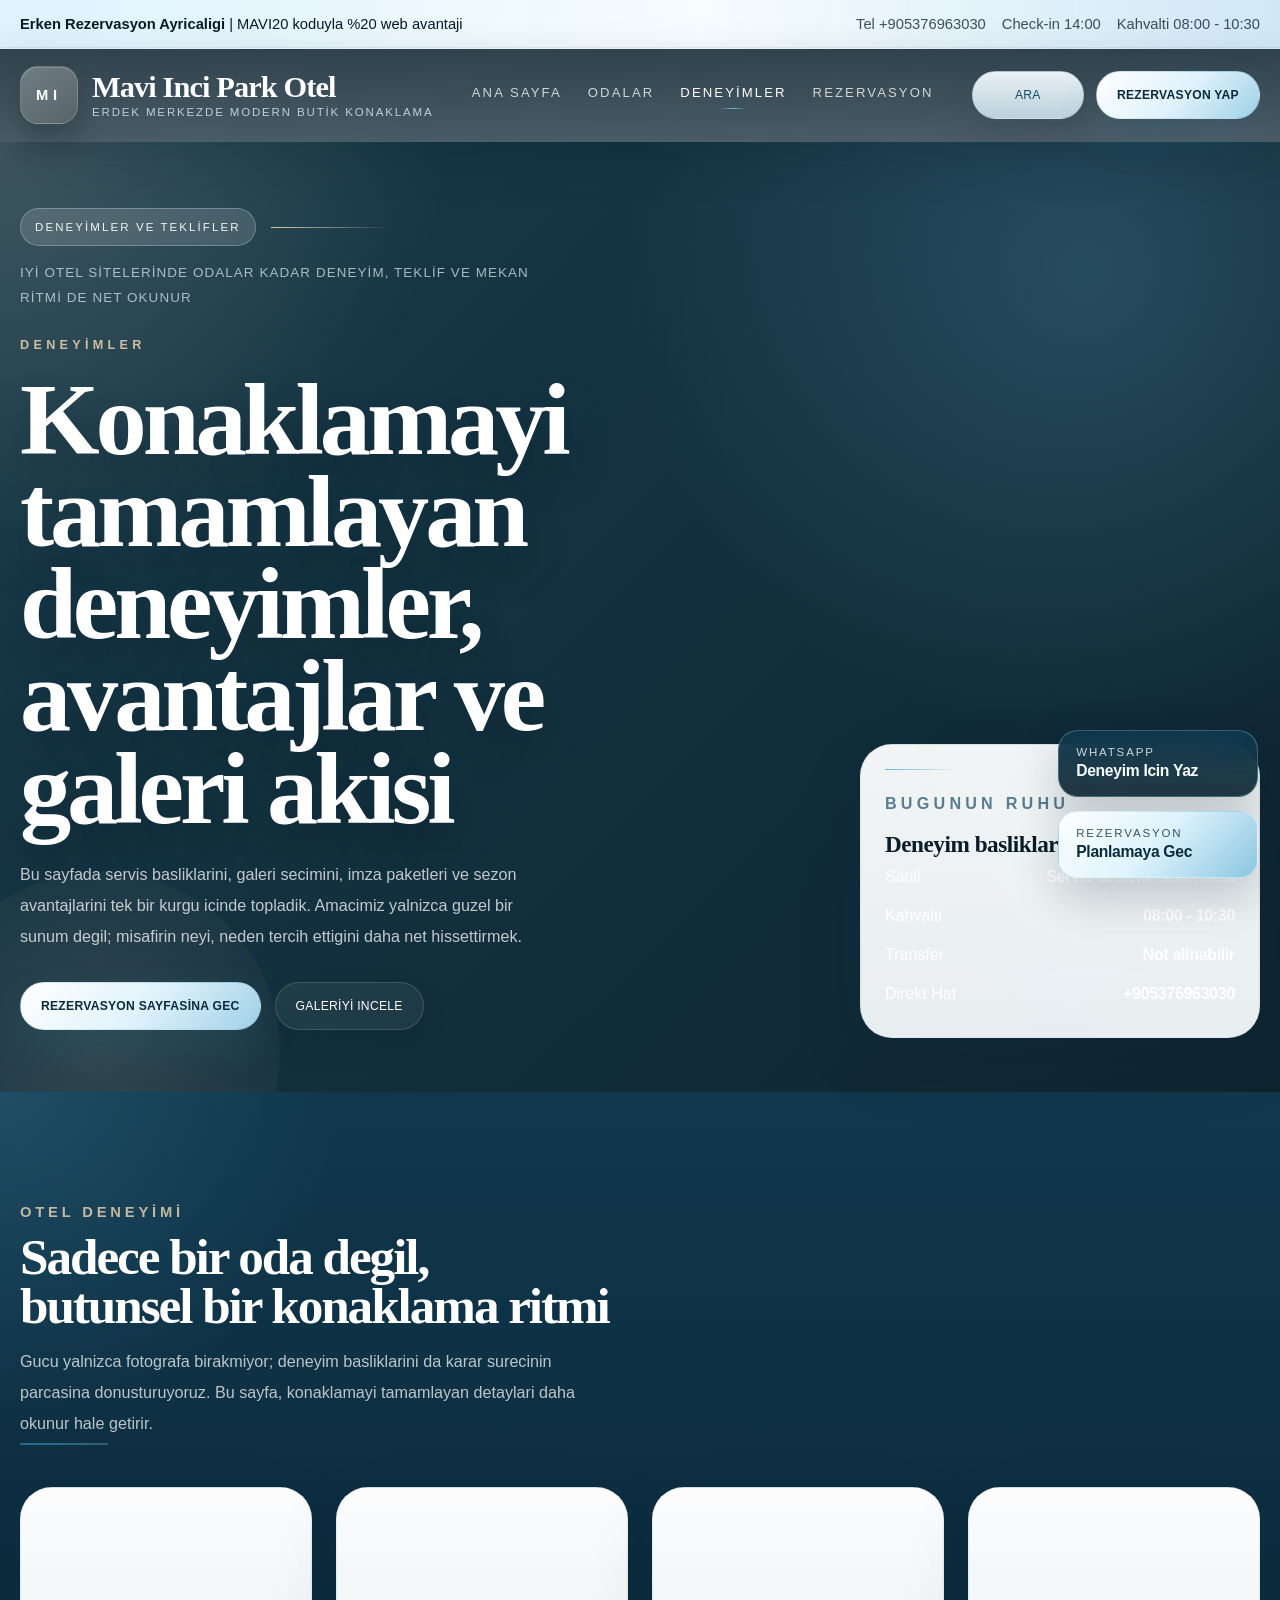
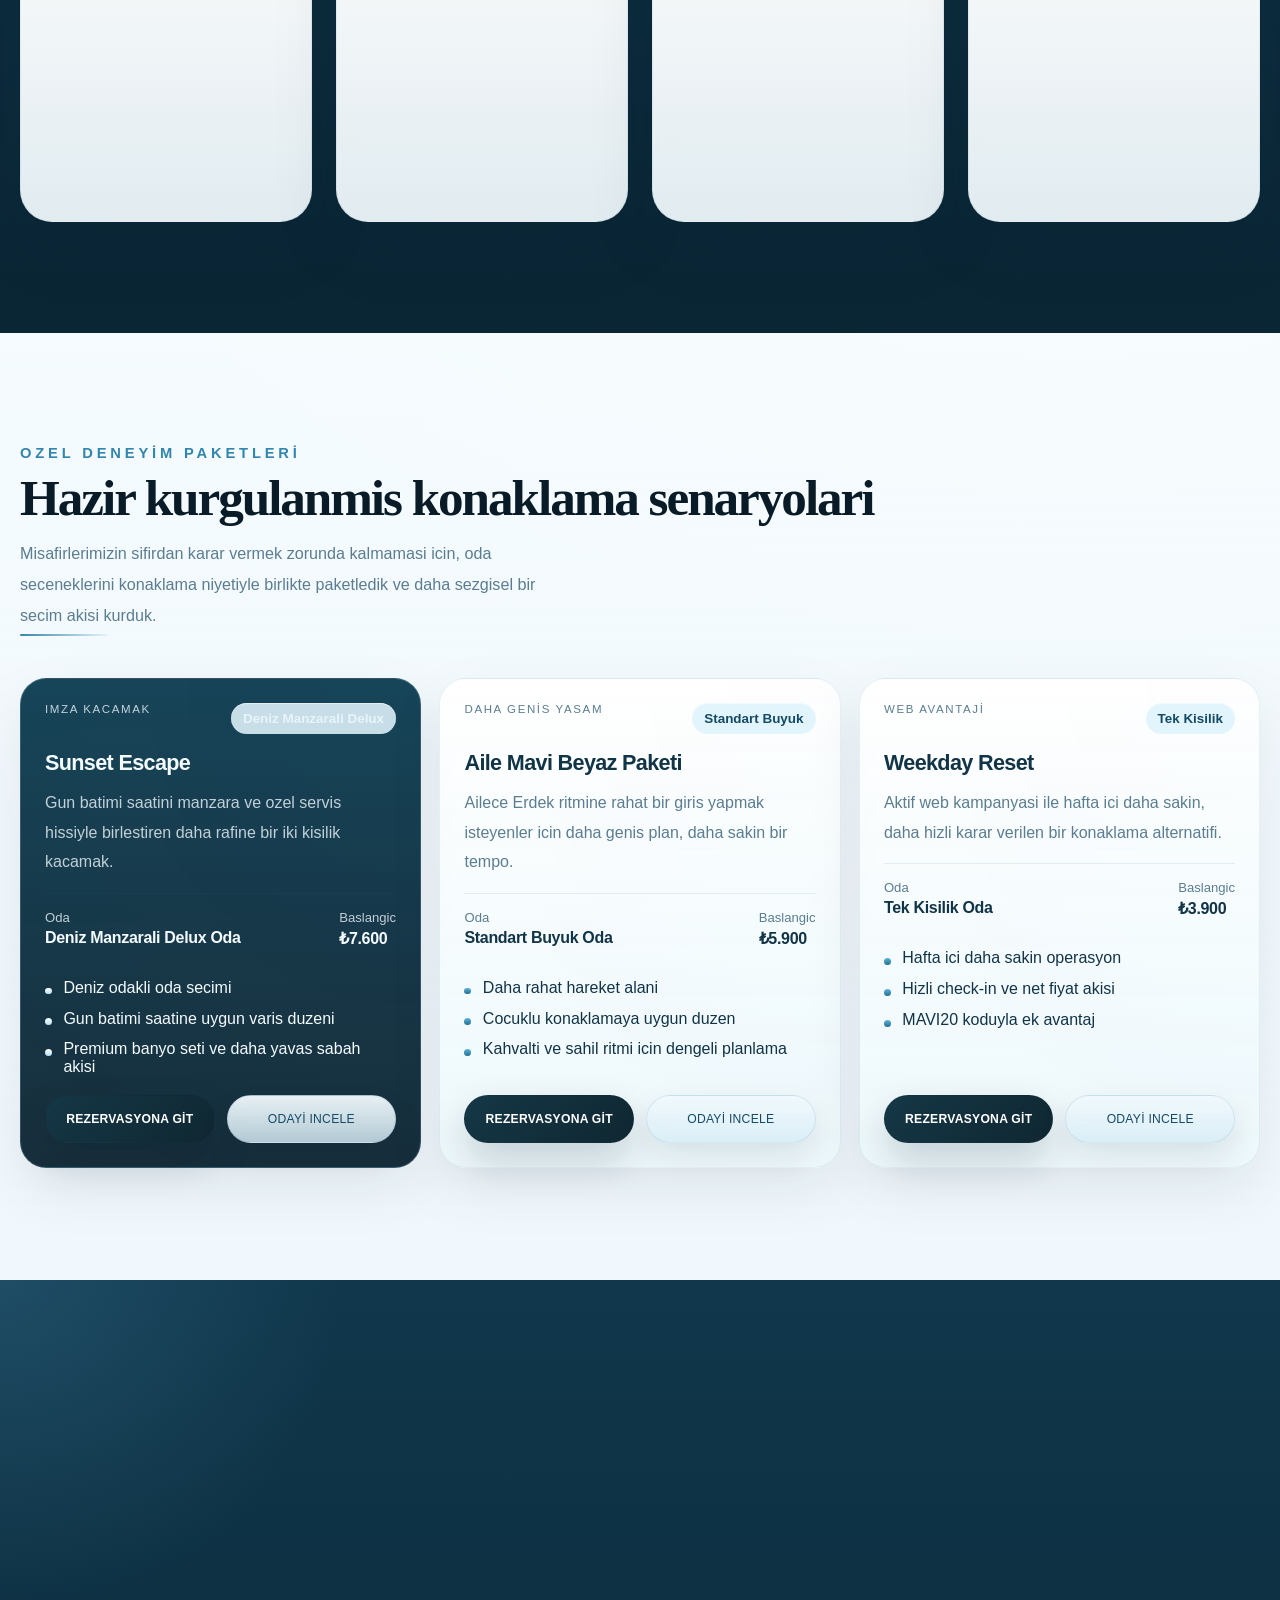
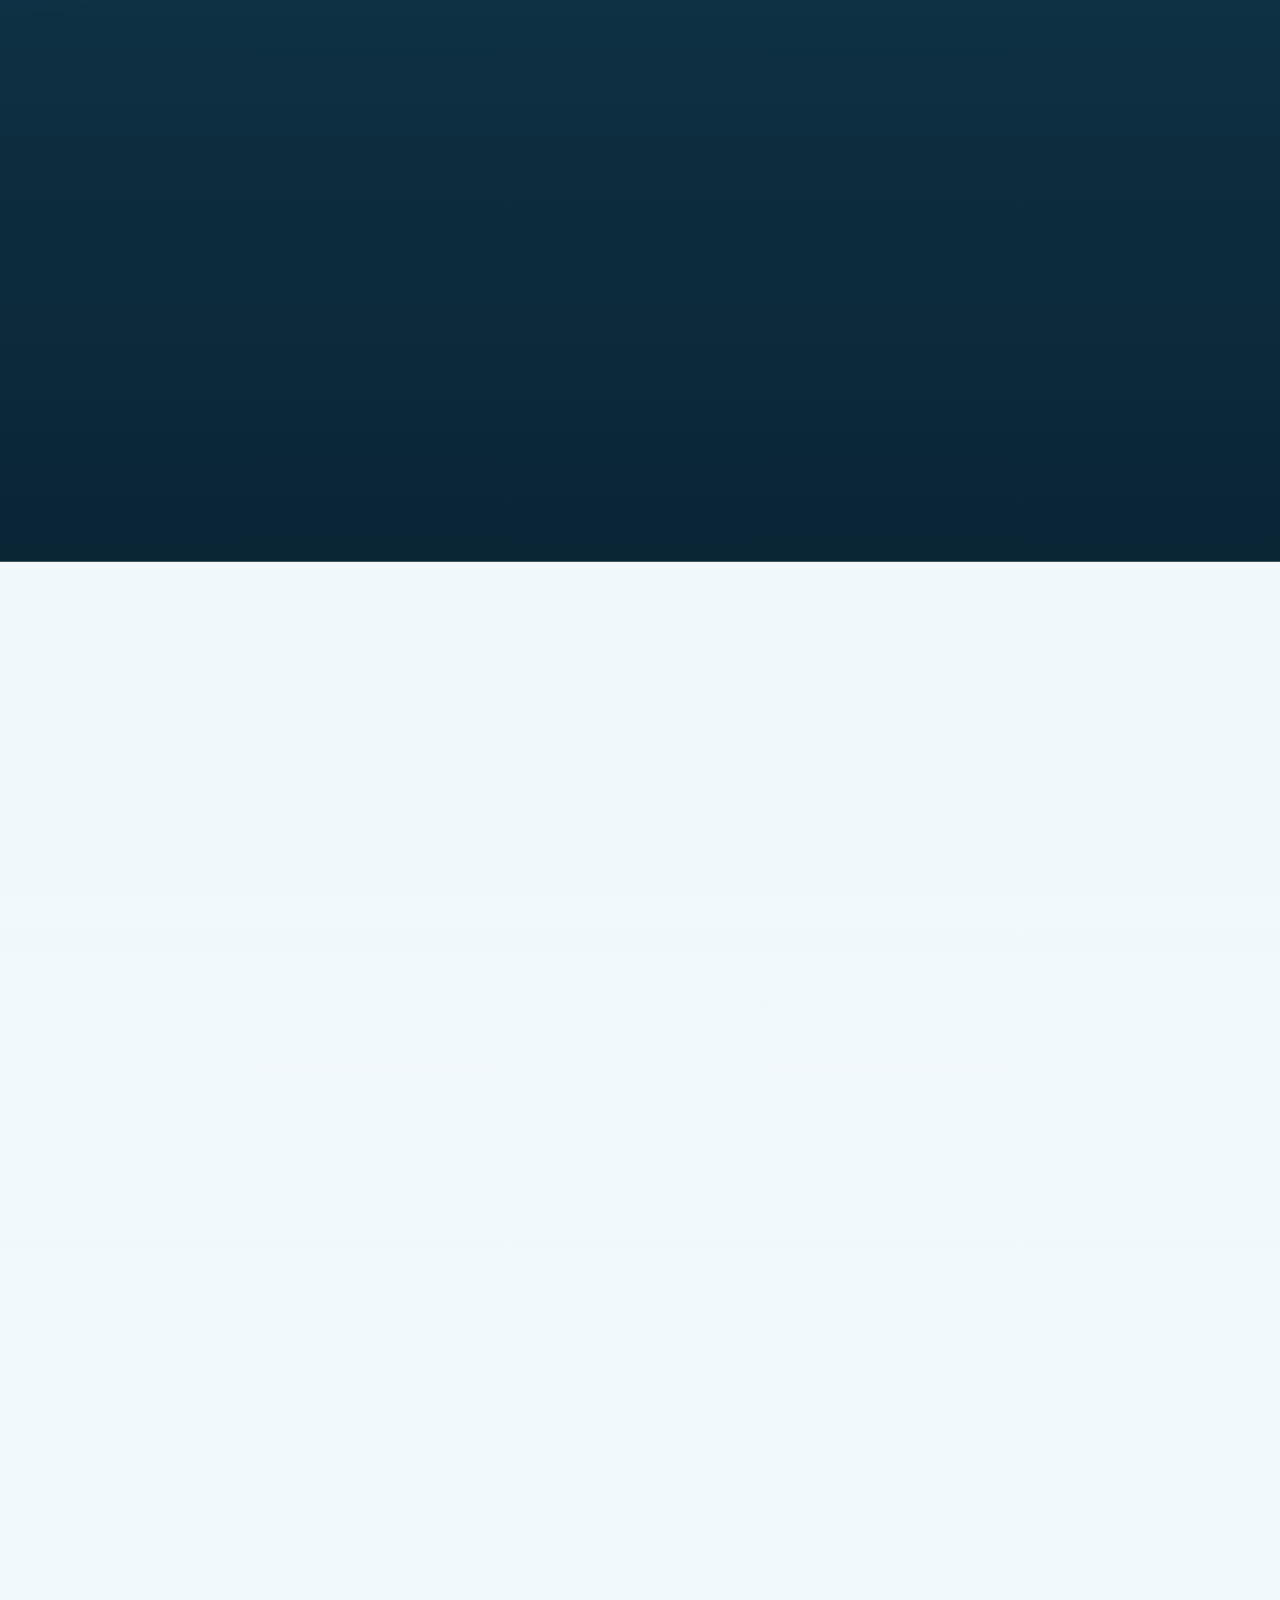
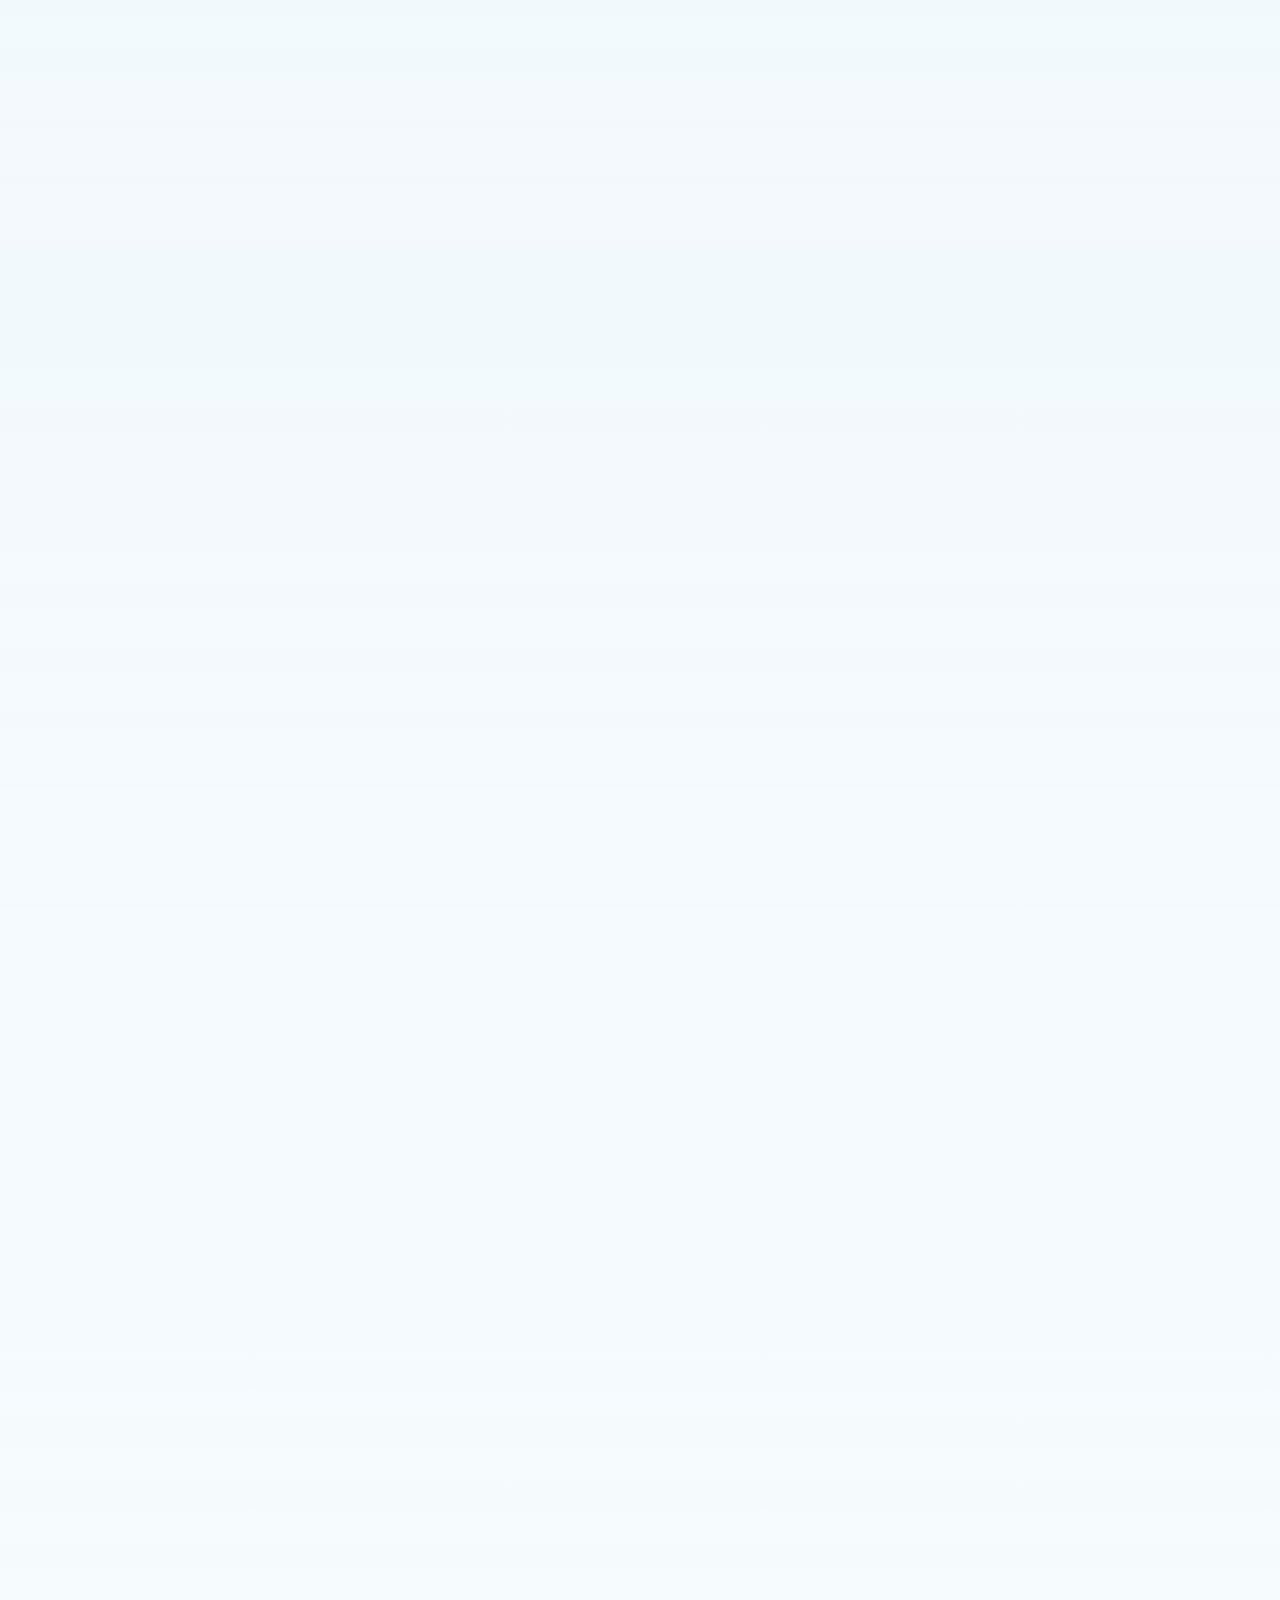
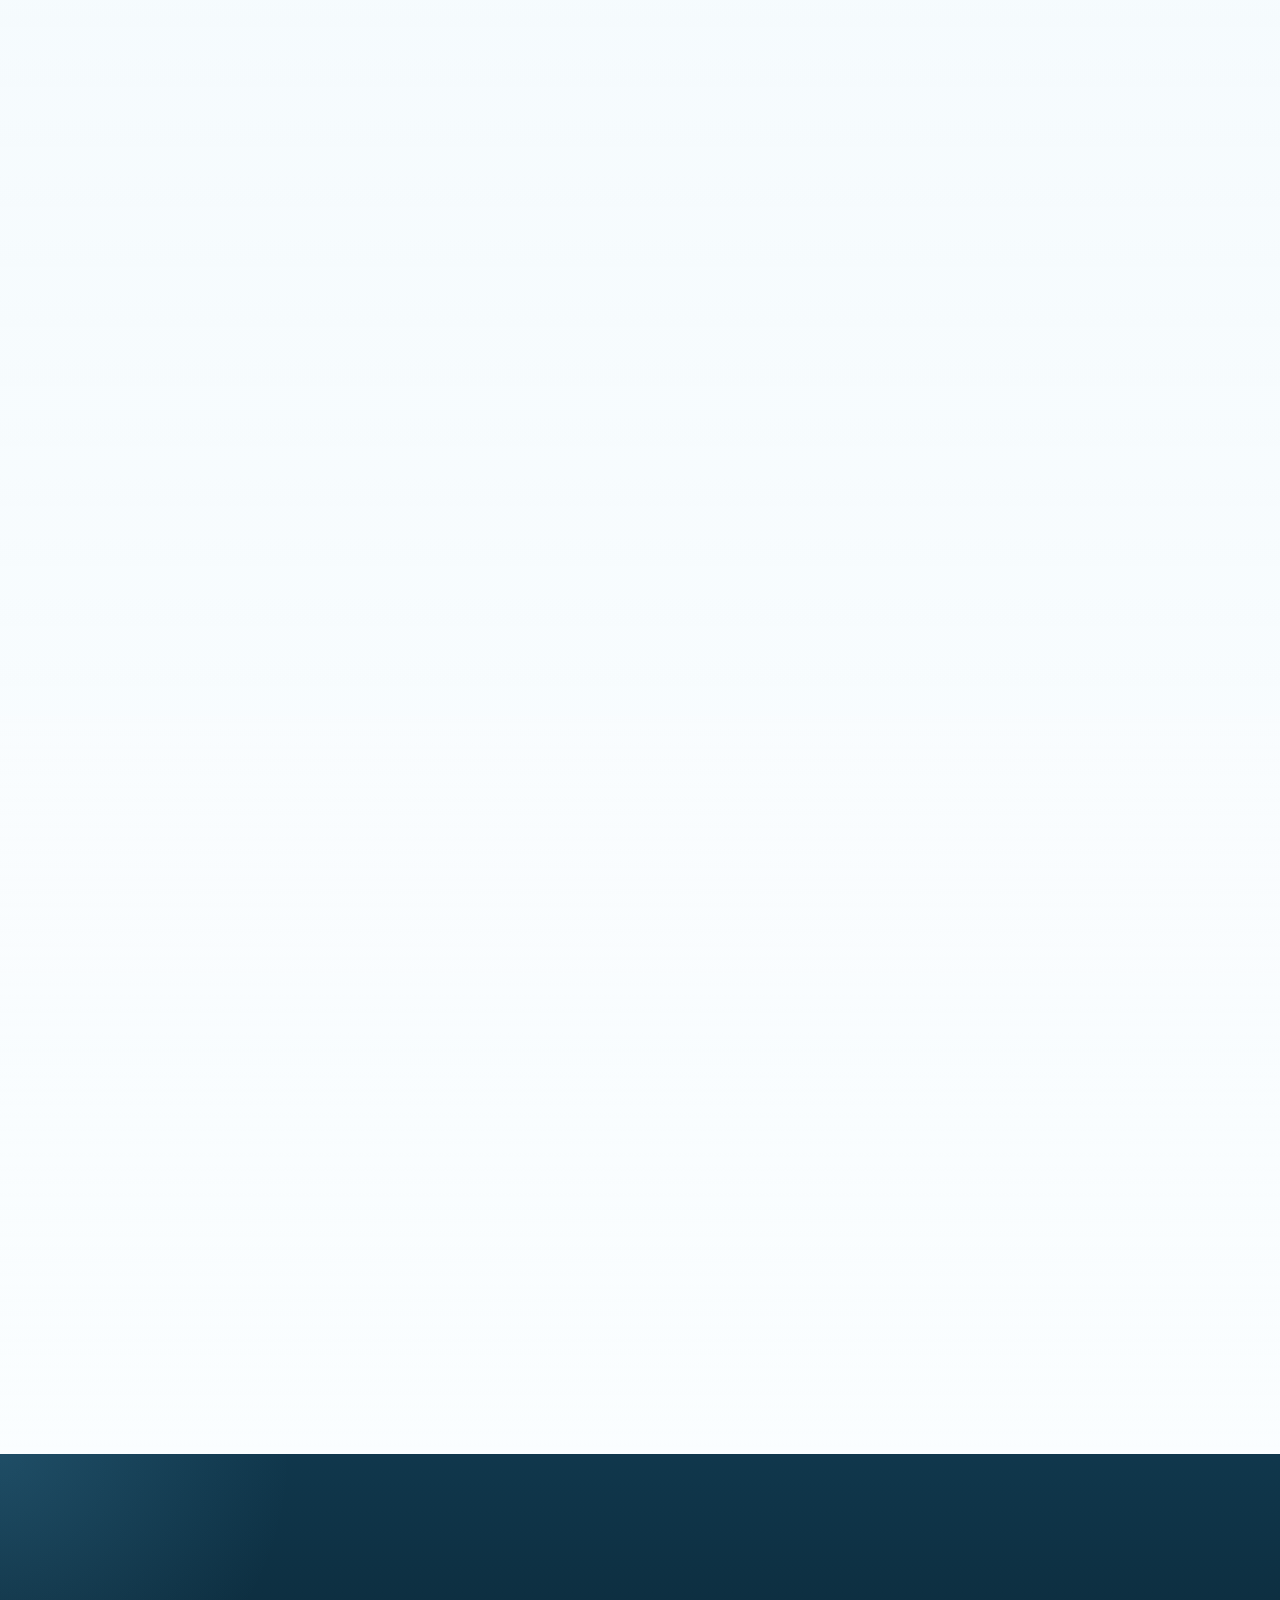
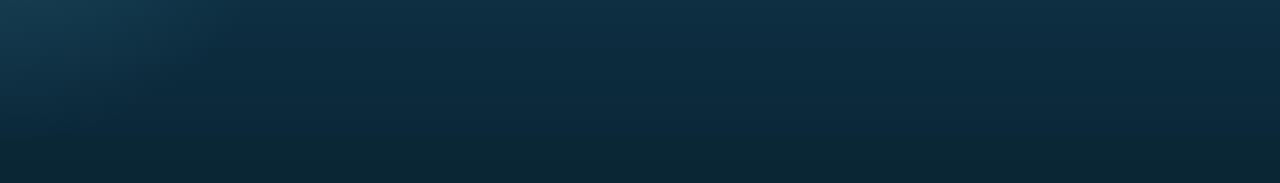
==== commit c48424a8: "Fix homepage boot failure and add deploy validation" ====
--- a/deneyimler.html
+++ b/deneyimler.html
@@ -33,6 +33,7 @@
   </head>
   <body data-page="experiences">
     <div id="root"></div>
+    <script src="./boot.js"></script>
     <script src="./site-state.override.js"></script>
     <script src="./site-data.js"></script>
     <script src="./site-shell.js"></script>
--- a/styles.css
+++ b/styles.css
@@ -4287,3 +4287,485 @@
     transform: none !important;
   }
 }
+
+.top-strip {
+  backdrop-filter: blur(18px);
+  border-bottom: 1px solid rgba(255, 255, 255, 0.06);
+}
+
+.brand-copy strong,
+.footer-brand strong {
+  letter-spacing: -0.03em;
+}
+
+.brand-copy span {
+  color: rgba(232, 244, 249, 0.76);
+  letter-spacing: 0.16em;
+  text-transform: uppercase;
+}
+
+.hero-prelude {
+  gap: 0.95rem;
+}
+
+.hero-annotation {
+  max-width: 34rem;
+  font-size: 0.84rem;
+  letter-spacing: 0.08em;
+  line-height: 1.85;
+  color: rgba(235, 246, 250, 0.68);
+}
+
+.kicker {
+  max-width: 34rem;
+  letter-spacing: 0.34em;
+  font-size: 0.79rem;
+  font-weight: 700;
+}
+
+.section-header,
+.gallery-heading {
+  gap: 1rem;
+}
+
+.section-header::after {
+  width: 5.5rem;
+  margin-top: 0.2rem;
+}
+
+.hero-title,
+.section-title,
+.editorial-title,
+.gallery-heading h2 {
+  letter-spacing: -0.04em;
+}
+
+.hero-text,
+.section-text,
+.story-copy,
+.review-card p,
+.contact-card p,
+.destination-card p,
+.feature-card p,
+.editorial-card p,
+.footer-brand span {
+  font-size: clamp(1.01rem, 1vw, 1.14rem);
+  line-height: 1.92;
+}
+
+.hero-text {
+  max-width: 56ch;
+}
+
+.page-hero-copy .hero-text {
+  max-width: 60ch;
+}
+
+.story-card,
+.feature-card,
+.review-card,
+.contact-card,
+.editorial-card,
+.booking-shell,
+.booking-review-card,
+.destination-card,
+.seasonal-promo-card,
+.seasonal-card {
+  border-radius: 2rem;
+}
+
+.story-card,
+.feature-card,
+.review-card,
+.contact-card,
+.destination-card,
+.seasonal-promo-card,
+.seasonal-card,
+.booking-review-card {
+  box-shadow: 0 26px 68px rgba(8, 31, 45, 0.1);
+}
+
+.hero-collector-card strong,
+.hero-signature-card strong,
+.summary-line strong {
+  letter-spacing: -0.02em;
+}
+
+.hero-collector-card strong {
+  line-height: 1.55;
+}
+
+.booking-shell-header h3,
+.booking-panel-header h3,
+.gallery-heading h2,
+.seasonal-note strong,
+.package-card h3 {
+  letter-spacing: -0.03em;
+}
+
+.booking-shell-header p,
+.booking-panel-header p,
+.seasonal-note p,
+.package-card p {
+  line-height: 1.84;
+}
+
+.footer-note {
+  color: rgba(235, 246, 250, 0.72);
+}
+
+@media (max-width: 860px) {
+  .hero-annotation,
+  .kicker {
+    max-width: none;
+  }
+
+  .section-header,
+  .gallery-heading {
+    gap: 0.85rem;
+  }
+}
+
+.hero-home {
+  position: relative;
+  overflow: clip;
+}
+
+.hero-home::before,
+.hero-home::after {
+  content: '';
+  position: absolute;
+  border-radius: 999px;
+  pointer-events: none;
+  filter: blur(8px);
+  opacity: 0.8;
+  animation: heroAuraShift 12s ease-in-out infinite;
+}
+
+.hero-home::before {
+  inset: 5rem auto auto -8rem;
+  width: 20rem;
+  height: 20rem;
+  background: radial-gradient(circle, rgba(228, 207, 173, 0.24), rgba(228, 207, 173, 0));
+}
+
+.hero-home::after {
+  inset: auto -7rem 4rem auto;
+  width: 18rem;
+  height: 18rem;
+  background: radial-gradient(circle, rgba(124, 196, 226, 0.24), rgba(124, 196, 226, 0));
+  animation-delay: -4s;
+}
+
+.hero-spotlight-grid {
+  display: grid;
+  grid-template-columns: repeat(3, minmax(0, 1fr));
+  gap: 0.9rem;
+  margin-top: 1.7rem;
+}
+
+.hero-spotlight-card {
+  position: relative;
+  overflow: hidden;
+  padding: 1rem 1rem 1.05rem;
+  border-radius: 1.5rem;
+  border: 1px solid rgba(210, 237, 248, 0.18);
+  background:
+    linear-gradient(180deg, rgba(255, 255, 255, 0.14), rgba(255, 255, 255, 0.08)),
+    radial-gradient(circle at top right, rgba(210, 237, 248, 0.12), rgba(210, 237, 248, 0));
+  box-shadow: 0 22px 52px rgba(5, 18, 26, 0.14);
+  transition: transform 260ms ease, box-shadow 260ms ease, border-color 260ms ease;
+}
+
+.hero-spotlight-card::before {
+  content: '';
+  position: absolute;
+  inset: 0;
+  background: linear-gradient(115deg, rgba(255, 255, 255, 0.12), rgba(255, 255, 255, 0));
+  opacity: 0;
+  transition: opacity 260ms ease;
+}
+
+.hero-spotlight-card span {
+  position: relative;
+  z-index: 1;
+  display: block;
+  color: rgba(228, 207, 173, 0.88);
+  font-size: 0.72rem;
+  letter-spacing: 0.18em;
+  text-transform: uppercase;
+}
+
+.hero-spotlight-card strong {
+  position: relative;
+  z-index: 1;
+  display: block;
+  margin-top: 0.7rem;
+  color: var(--white);
+  font-family: var(--font-display);
+  font-size: clamp(1.15rem, 2vw, 1.55rem);
+  line-height: 1.2;
+  letter-spacing: -0.03em;
+}
+
+.hero-spotlight-card p {
+  position: relative;
+  z-index: 1;
+  margin: 0.75rem 0 0;
+  color: rgba(235, 246, 250, 0.76);
+  font-size: 0.95rem;
+  line-height: 1.72;
+}
+
+.hero-spotlight-card:hover {
+  transform: translateY(-0.35rem);
+  border-color: rgba(228, 207, 173, 0.28);
+  box-shadow: 0 28px 70px rgba(5, 18, 26, 0.18);
+}
+
+.hero-spotlight-card:hover::before {
+  opacity: 1;
+}
+
+.hero-signature-card,
+.hero-collector-card,
+.reservation-office-card,
+.stay-preview-card {
+  transition: transform 280ms ease, box-shadow 280ms ease, border-color 280ms ease;
+}
+
+.hero-signature-card:hover,
+.hero-collector-card:hover {
+  transform: translateY(-0.3rem);
+  border-color: rgba(228, 207, 173, 0.24);
+}
+
+.reservation-office-card:hover {
+  transform: translateY(-0.35rem);
+  box-shadow: 0 34px 82px rgba(7, 27, 38, 0.18);
+}
+
+.hero-actions .button,
+.reservation-office-actions .button,
+.room-actions .button {
+  position: relative;
+  overflow: hidden;
+}
+
+.hero-actions .button::after,
+.reservation-office-actions .button::after,
+.room-actions .button::after {
+  content: '';
+  position: absolute;
+  inset: 0;
+  background: linear-gradient(115deg, rgba(255, 255, 255, 0), rgba(255, 255, 255, 0.22), rgba(255, 255, 255, 0));
+  transform: translateX(-160%);
+  transition: transform 560ms ease;
+  pointer-events: none;
+}
+
+.hero-actions .button:hover::after,
+.reservation-office-actions .button:hover::after,
+.room-actions .button:hover::after {
+  transform: translateX(160%);
+}
+
+.stay-preview-card {
+  isolation: isolate;
+}
+
+.stay-preview-card::after {
+  content: '';
+  position: absolute;
+  inset: 0;
+  background: linear-gradient(180deg, rgba(255, 255, 255, 0), rgba(205, 238, 251, 0.08));
+  opacity: 0;
+  transition: opacity 260ms ease;
+  pointer-events: none;
+}
+
+.stay-preview-card:hover {
+  transform: translateY(-0.55rem);
+  border-color: rgba(25, 96, 126, 0.18);
+  box-shadow: 0 32px 78px rgba(8, 27, 37, 0.12);
+}
+
+.stay-preview-card:hover::after {
+  opacity: 1;
+}
+
+.stay-preview-card .room-media {
+  position: relative;
+  overflow: hidden;
+}
+
+.stay-preview-card .room-media img,
+.stay-preview-card .room-media .media-fallback {
+  transition: transform 620ms ease, filter 620ms ease;
+}
+
+.stay-preview-card:hover .room-media img,
+.stay-preview-card:hover .room-media .media-fallback {
+  transform: scale(1.055);
+  filter: saturate(1.04);
+}
+
+.stay-preview-badges {
+  position: absolute;
+  inset: 1rem 1rem auto;
+  display: flex;
+  flex-wrap: wrap;
+  justify-content: space-between;
+  gap: 0.6rem;
+  z-index: 2;
+  pointer-events: none;
+}
+
+.stay-preview-badge {
+  display: inline-flex;
+  align-items: center;
+  justify-content: center;
+  min-height: 2.1rem;
+  padding: 0 0.85rem;
+  border-radius: 999px;
+  background: rgba(255, 255, 255, 0.9);
+  color: var(--ocean-980);
+  font-size: 0.68rem;
+  font-weight: 700;
+  letter-spacing: 0.16em;
+  text-transform: uppercase;
+  box-shadow: 0 16px 28px rgba(8, 27, 37, 0.12);
+}
+
+.stay-preview-badge-muted {
+  background: rgba(11, 40, 54, 0.66);
+  color: rgba(255, 255, 255, 0.92);
+}
+
+.stay-preview-intro {
+  display: flex;
+  justify-content: space-between;
+  align-items: center;
+  gap: 0.75rem;
+}
+
+.stay-preview-note {
+  color: rgba(20, 76, 99, 0.78);
+  font-size: 0.73rem;
+  font-weight: 700;
+  letter-spacing: 0.18em;
+  text-transform: uppercase;
+  text-align: right;
+}
+
+.stay-preview-caption {
+  margin: 0.55rem 0 0;
+  color: var(--muted);
+  font-size: 0.92rem;
+  line-height: 1.55;
+}
+
+.stay-preview-highlights {
+  display: flex;
+  flex-wrap: wrap;
+  gap: 0.55rem;
+}
+
+.stay-preview-highlights span {
+  display: inline-flex;
+  align-items: center;
+  padding: 0.5rem 0.75rem;
+  border-radius: 999px;
+  background: rgba(18, 64, 84, 0.06);
+  color: var(--ocean-900);
+  font-size: 0.8rem;
+  font-weight: 700;
+  letter-spacing: 0.02em;
+}
+
+.stay-preview-guidance {
+  padding: 0.95rem 1rem;
+  border-radius: 1.15rem;
+  background:
+    linear-gradient(180deg, rgba(255, 255, 255, 0.82), rgba(239, 247, 250, 0.94)),
+    radial-gradient(circle at top right, rgba(109, 191, 227, 0.1), rgba(109, 191, 227, 0));
+  border: 1px solid rgba(25, 96, 126, 0.1);
+}
+
+.stay-preview-guidance strong {
+  display: block;
+  color: var(--ocean-980);
+  font-size: 0.84rem;
+  letter-spacing: 0.16em;
+  text-transform: uppercase;
+}
+
+.stay-preview-guidance p {
+  margin: 0.55rem 0 0;
+  color: var(--muted);
+  font-size: 0.95rem;
+  line-height: 1.72;
+}
+
+@keyframes heroAuraShift {
+  0%,
+  100% {
+    transform: translate3d(0, 0, 0) scale(1);
+  }
+
+  50% {
+    transform: translate3d(0, -0.85rem, 0) scale(1.04);
+  }
+}
+
+@media (max-width: 1180px) {
+  .hero-spotlight-grid {
+    grid-template-columns: repeat(2, minmax(0, 1fr));
+  }
+}
+
+@media (max-width: 860px) {
+  .hero-spotlight-grid {
+    grid-template-columns: 1fr;
+  }
+
+  .stay-preview-intro {
+    flex-direction: column;
+    align-items: flex-start;
+  }
+
+  .stay-preview-note {
+    text-align: left;
+  }
+}
+
+@media (max-width: 640px) {
+  .stay-preview-badges {
+    inset: 0.85rem 0.85rem auto;
+  }
+
+  .stay-preview-badge {
+    min-height: 1.9rem;
+    padding: 0 0.75rem;
+    font-size: 0.64rem;
+  }
+}
+
+@media (prefers-reduced-motion: reduce) {
+  .hero-home::before,
+  .hero-home::after,
+  .hero-spotlight-card,
+  .hero-signature-card,
+  .hero-collector-card,
+  .reservation-office-card,
+  .stay-preview-card,
+  .stay-preview-card .room-media img,
+  .stay-preview-card .room-media .media-fallback,
+  .hero-actions .button::after,
+  .reservation-office-actions .button::after,
+  .room-actions .button::after {
+    animation: none !important;
+    transition: none !important;
+    transform: none !important;
+  }
+}
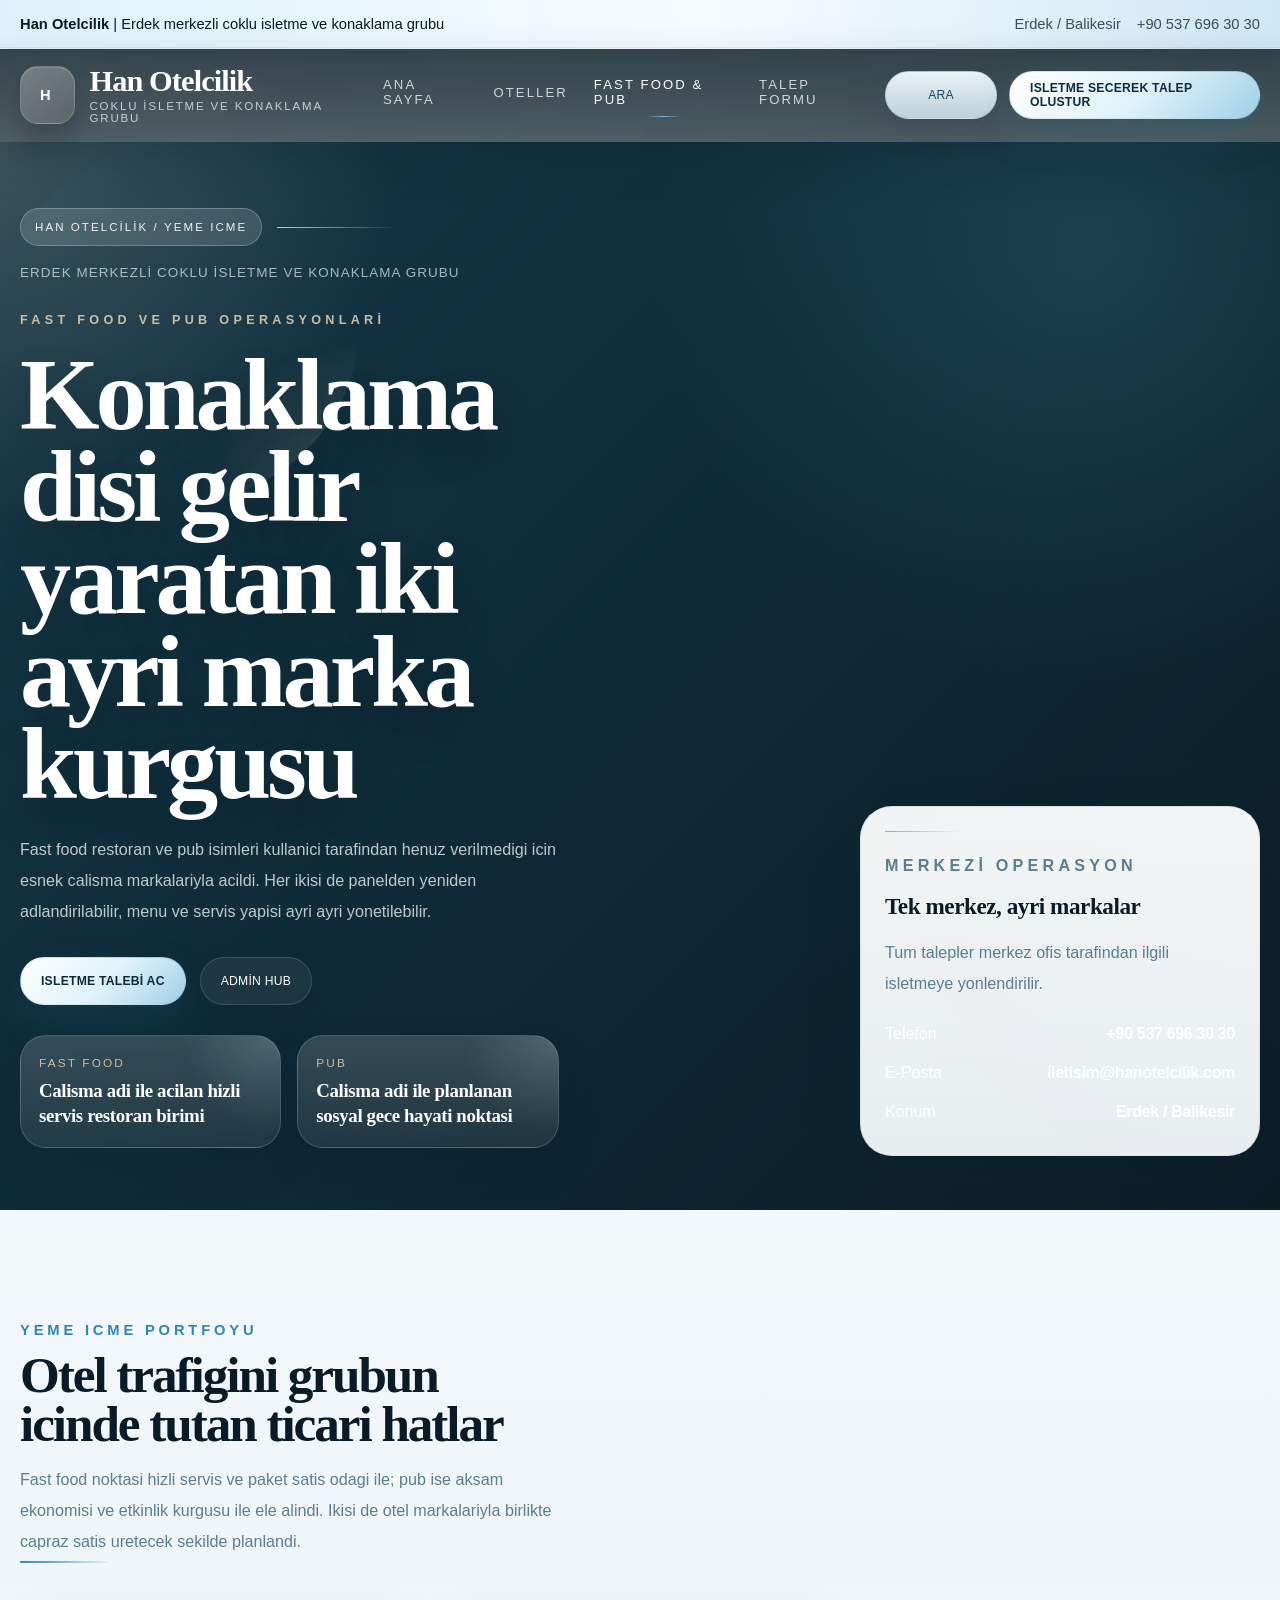
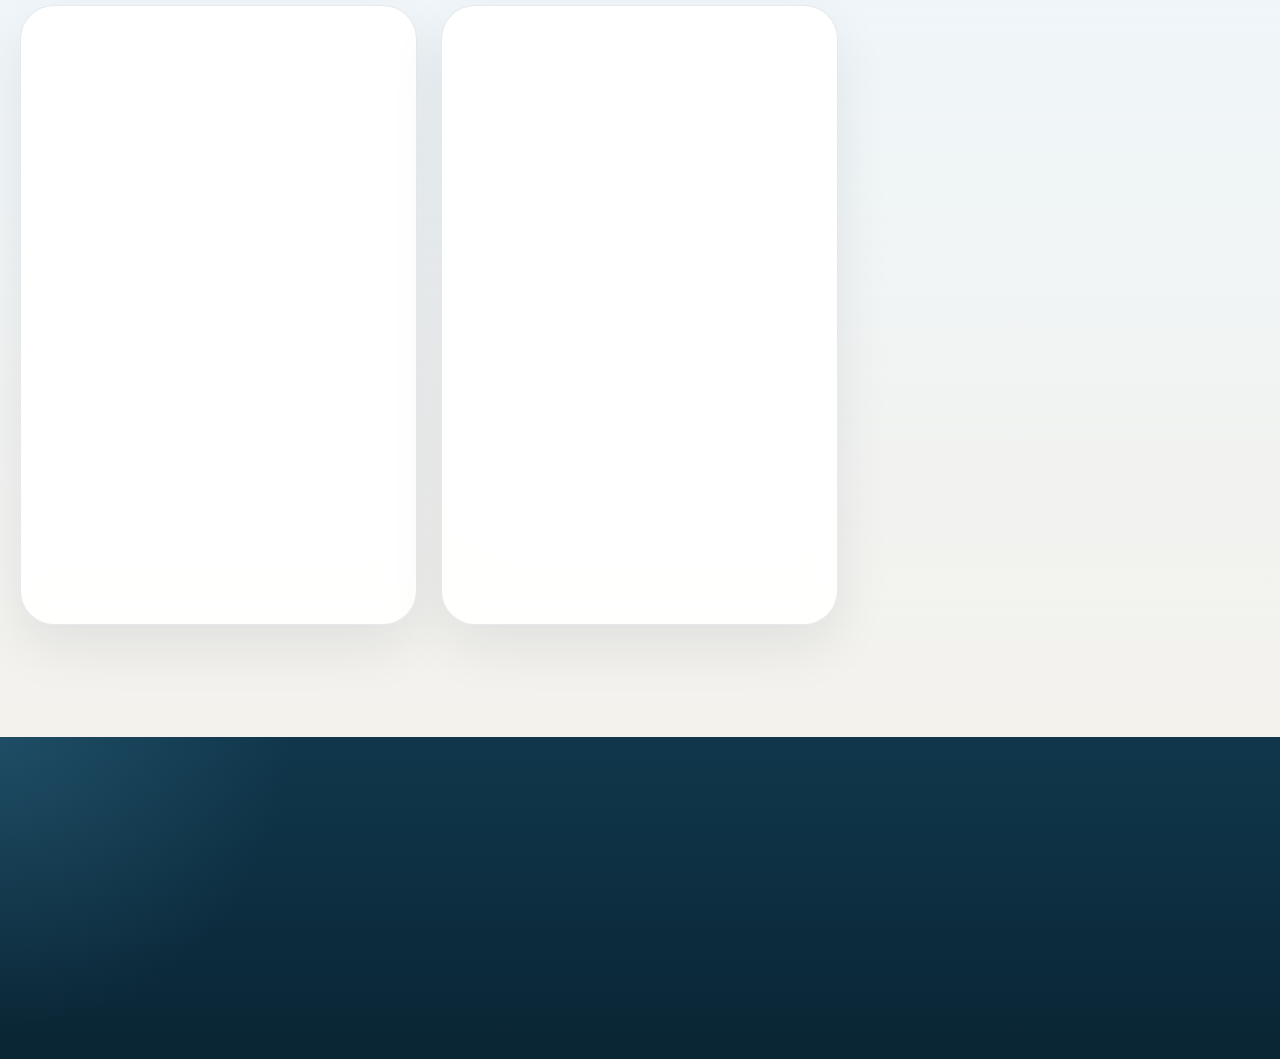
==== commit 5854ccec: "feat: migrate site to han otelcilik group architecture" ====
--- a/deneyimler.html
+++ b/deneyimler.html
@@ -3,40 +3,34 @@
   <head>
     <meta charset="UTF-8" />
     <meta name="viewport" content="width=device-width, initial-scale=1.0, viewport-fit=cover" />
-    <meta name="theme-color" content="#143646" />
+    <meta name="theme-color" content="#153f52" />
     <meta name="color-scheme" content="light" />
-    <meta name="site-url" content="" />
     <meta name="robots" content="index,follow,max-image-preview:large" />
-    <meta name="application-name" content="Mavi Inci Park Otel" />
-    <meta name="apple-mobile-web-app-capable" content="yes" />
-    <meta name="apple-mobile-web-app-status-bar-style" content="default" />
-    <meta name="apple-mobile-web-app-title" content="Mavi Inci" />
-    <title>Mavi Inci Park Otel | Deneyimler ve Teklifler</title>
-    <meta name="description" content="Mavi Inci Park Otel deneyimler sayfasi; galeri, imza paketler ve sezon tekliflerini premium bir duzende sunar." />
-    <meta name="keywords" content="Erdek otel deneyimleri, butik otel galeri, sezon teklifleri otel" />
-    <link rel="canonical" href="./deneyimler.html" />
+    <meta name="application-name" content="Han Otelcilik" />
+    <title>Han Otelcilik | Fast Food ve Pub</title>
+    <meta name="description" content="Han Otelcilik yeme icme portfoyu; fast food restoran ve pub birimleri icin ayri tanitim sayfasi sunar." />
     <meta property="og:locale" content="tr_TR" />
     <meta property="og:type" content="website" />
-    <meta property="og:site_name" content="Mavi Inci Park Otel" />
-    <meta property="og:title" content="Mavi Inci Park Otel | Deneyimler ve Teklifler" />
-    <meta property="og:description" content="Galeri, deneyim katmanlari ve sezon teklifleri ile otelin tam ruhunu kesfedin." />
-    <meta property="og:url" content="./deneyimler.html" />
+    <meta property="og:site_name" content="Han Otelcilik" />
+    <meta property="og:title" content="Han Otelcilik | Fast Food ve Pub" />
+    <meta property="og:description" content="Konaklama disi gelir yaratan iki ayri marka kurgusu." />
     <meta property="og:image" content="./favicon.svg" />
-    <meta name="twitter:card" content="summary" />
-    <meta name="twitter:title" content="Mavi Inci Park Otel | Deneyimler ve Teklifler" />
-    <meta name="twitter:description" content="Galeri, deneyim katmanlari ve sezon teklifleri ile otelin tam ruhunu kesfedin." />
+    <meta name="twitter:card" content="summary_large_image" />
+    <meta name="twitter:title" content="Han Otelcilik | Fast Food ve Pub" />
+    <meta name="twitter:description" content="Konaklama disi gelir yaratan iki ayri marka kurgusu." />
     <meta name="twitter:image" content="./favicon.svg" />
+    <link rel="canonical" href="./deneyimler.html" />
     <link rel="icon" href="./favicon.svg" type="image/svg+xml" />
     <link rel="manifest" href="./site.webmanifest" />
     <link rel="stylesheet" href="./styles.css" />
+    <link rel="stylesheet" href="./han.css" />
     <script type="application/ld+json" id="structuredData"></script>
   </head>
-  <body data-page="experiences">
+  <body data-page="venues">
     <div id="root"></div>
     <script src="./boot.js"></script>
-    <script src="./site-state.override.js"></script>
-    <script src="./site-data.js"></script>
-    <script src="./site-shell.js"></script>
-    <script src="./experiences.js"></script>
+    <script src="./han-data.js"></script>
+    <script src="./han-shell.js"></script>
+    <script src="./han-app.js"></script>
   </body>
 </html>
--- a/han.css
+++ b/han.css
@@ -0,0 +1,279 @@
+:root {
+  --han-blue-900: #0f2f3d;
+  --han-blue-800: #153f52;
+  --han-blue-700: #1d5771;
+  --han-blue-600: #2d7392;
+  --han-blue-100: #e6f1f5;
+  --han-sand-100: #f6efe5;
+  --han-sand-200: #ecdfc7;
+  --han-white: #ffffff;
+  --han-ink: #16313e;
+  --han-shadow: 0 26px 60px rgba(12, 34, 46, 0.12);
+}
+
+body {
+  background:
+    radial-gradient(circle at top right, rgba(246, 239, 229, 0.7), transparent 24%),
+    linear-gradient(180deg, #f6fbfd 0%, #edf5f9 58%, #f7f1e8 100%);
+}
+
+.page-hero-group {
+  position: relative;
+  overflow: hidden;
+}
+
+.page-hero-group::before {
+  content: '';
+  position: absolute;
+  inset: 0;
+  background:
+    radial-gradient(circle at top left, rgba(49, 118, 149, 0.16), transparent 28%),
+    radial-gradient(circle at bottom right, rgba(236, 223, 199, 0.22), transparent 32%);
+  pointer-events: none;
+}
+
+.page-hero-group .page-hero-grid,
+.section .container {
+  position: relative;
+  z-index: 1;
+}
+
+.han-side-card,
+.han-tone-card,
+.han-settings-card,
+.han-panel-links,
+.han-inquiry-card {
+  border: 1px solid rgba(18, 55, 71, 0.08);
+  box-shadow: var(--han-shadow);
+}
+
+.han-business-grid {
+  gap: 24px;
+}
+
+.han-business-card {
+  overflow: hidden;
+  background: rgba(255, 255, 255, 0.94);
+  border: 1px solid rgba(18, 55, 71, 0.1);
+  transition: transform 220ms ease, box-shadow 220ms ease, border-color 220ms ease;
+}
+
+.han-business-card:hover {
+  transform: translateY(-6px);
+  border-color: rgba(29, 87, 113, 0.22);
+  box-shadow: 0 30px 64px rgba(12, 34, 46, 0.16);
+}
+
+.han-business-card::before {
+  content: '';
+  position: absolute;
+  inset: 0 auto 0 0;
+  width: 4px;
+  background: var(--business-accent, var(--han-blue-600));
+}
+
+.han-business-cover {
+  min-height: 160px;
+  background-size: cover;
+  background-position: center;
+}
+
+.han-business-body {
+  padding: 28px;
+}
+
+.han-business-summary {
+  min-height: 84px;
+}
+
+.han-note {
+  color: rgba(22, 49, 62, 0.75);
+}
+
+.han-flash {
+  margin-bottom: 24px;
+  padding: 16px 18px;
+  border-radius: 18px;
+  border: 1px solid rgba(45, 115, 146, 0.14);
+  background: rgba(230, 241, 245, 0.88);
+  color: var(--han-blue-800);
+  font-weight: 600;
+}
+
+.han-admin-grid {
+  display: grid;
+  gap: 24px;
+  grid-template-columns: minmax(0, 1.75fr) minmax(280px, 0.85fr);
+  align-items: start;
+}
+
+.han-panel-links {
+  position: sticky;
+  top: 108px;
+  background: rgba(255, 255, 255, 0.94);
+}
+
+.han-mini-links {
+  display: grid;
+  gap: 12px;
+  margin-top: 18px;
+}
+
+.han-mini-link {
+  display: grid;
+  gap: 6px;
+  padding: 14px 16px;
+  border-radius: 18px;
+  text-decoration: none;
+  color: var(--han-ink);
+  background: linear-gradient(180deg, rgba(255, 255, 255, 0.98), rgba(241, 247, 250, 0.96));
+  border: 1px solid rgba(18, 55, 71, 0.08);
+  transition: transform 180ms ease, border-color 180ms ease;
+}
+
+.han-mini-link:hover {
+  transform: translateY(-2px);
+  border-color: rgba(29, 87, 113, 0.2);
+}
+
+.han-mini-link span {
+  color: rgba(22, 49, 62, 0.68);
+  font-size: 0.95rem;
+}
+
+.han-inquiry-stack {
+  display: grid;
+  gap: 18px;
+}
+
+.han-inquiry-head {
+  display: flex;
+  align-items: center;
+  justify-content: space-between;
+  gap: 12px;
+  margin-bottom: 18px;
+}
+
+.han-inquiry-head span {
+  font-size: 0.92rem;
+  color: rgba(22, 49, 62, 0.6);
+}
+
+.han-inquiry-grid {
+  display: grid;
+  gap: 12px;
+  grid-template-columns: repeat(2, minmax(0, 1fr));
+  margin-bottom: 16px;
+}
+
+.han-inquiry-grid span {
+  display: block;
+  font-size: 0.8rem;
+  letter-spacing: 0.08em;
+  text-transform: uppercase;
+  color: rgba(22, 49, 62, 0.52);
+}
+
+.han-inquiry-grid strong {
+  display: block;
+  margin-top: 4px;
+}
+
+.han-editor-block {
+  margin-top: 8px;
+  padding-top: 8px;
+  border-top: 1px solid rgba(18, 55, 71, 0.08);
+}
+
+.han-editor-head {
+  display: flex;
+  align-items: center;
+  justify-content: space-between;
+  gap: 16px;
+  margin-bottom: 16px;
+}
+
+.han-editor-head h3 {
+  margin: 0;
+  font-size: 1.05rem;
+}
+
+.han-row-editor {
+  display: grid;
+  gap: 14px;
+}
+
+.han-row {
+  display: grid;
+  gap: 14px;
+  padding: 18px;
+  border-radius: 22px;
+  background: linear-gradient(180deg, rgba(255, 255, 255, 0.96), rgba(244, 249, 252, 0.94));
+  border: 1px solid rgba(18, 55, 71, 0.08);
+  grid-template-columns: repeat(4, minmax(0, 1fr));
+}
+
+.han-row .field {
+  margin: 0;
+}
+
+.han-row-remove {
+  align-self: end;
+  justify-self: start;
+}
+
+.han-login-shell {
+  min-height: calc(100vh - 120px);
+  display: grid;
+  align-items: center;
+}
+
+.han-admin-login {
+  max-width: 760px;
+  margin: 0 auto;
+}
+
+.button.button-ghost {
+  border: 1px solid rgba(18, 55, 71, 0.12);
+  background: rgba(255, 255, 255, 0.74);
+  color: var(--han-ink);
+}
+
+.button.button-ghost:hover {
+  background: rgba(230, 241, 245, 0.88);
+}
+
+.footer .footer-links a[href="#"] {
+  pointer-events: none;
+}
+
+@media (max-width: 1080px) {
+  .han-admin-grid {
+    grid-template-columns: 1fr;
+  }
+
+  .han-panel-links {
+    position: static;
+  }
+
+  .han-row {
+    grid-template-columns: repeat(2, minmax(0, 1fr));
+  }
+}
+
+@media (max-width: 720px) {
+  .han-business-body {
+    padding: 22px;
+  }
+
+  .han-inquiry-grid,
+  .han-row {
+    grid-template-columns: 1fr;
+  }
+
+  .han-editor-head,
+  .han-inquiry-head {
+    align-items: flex-start;
+    flex-direction: column;
+  }
+}
